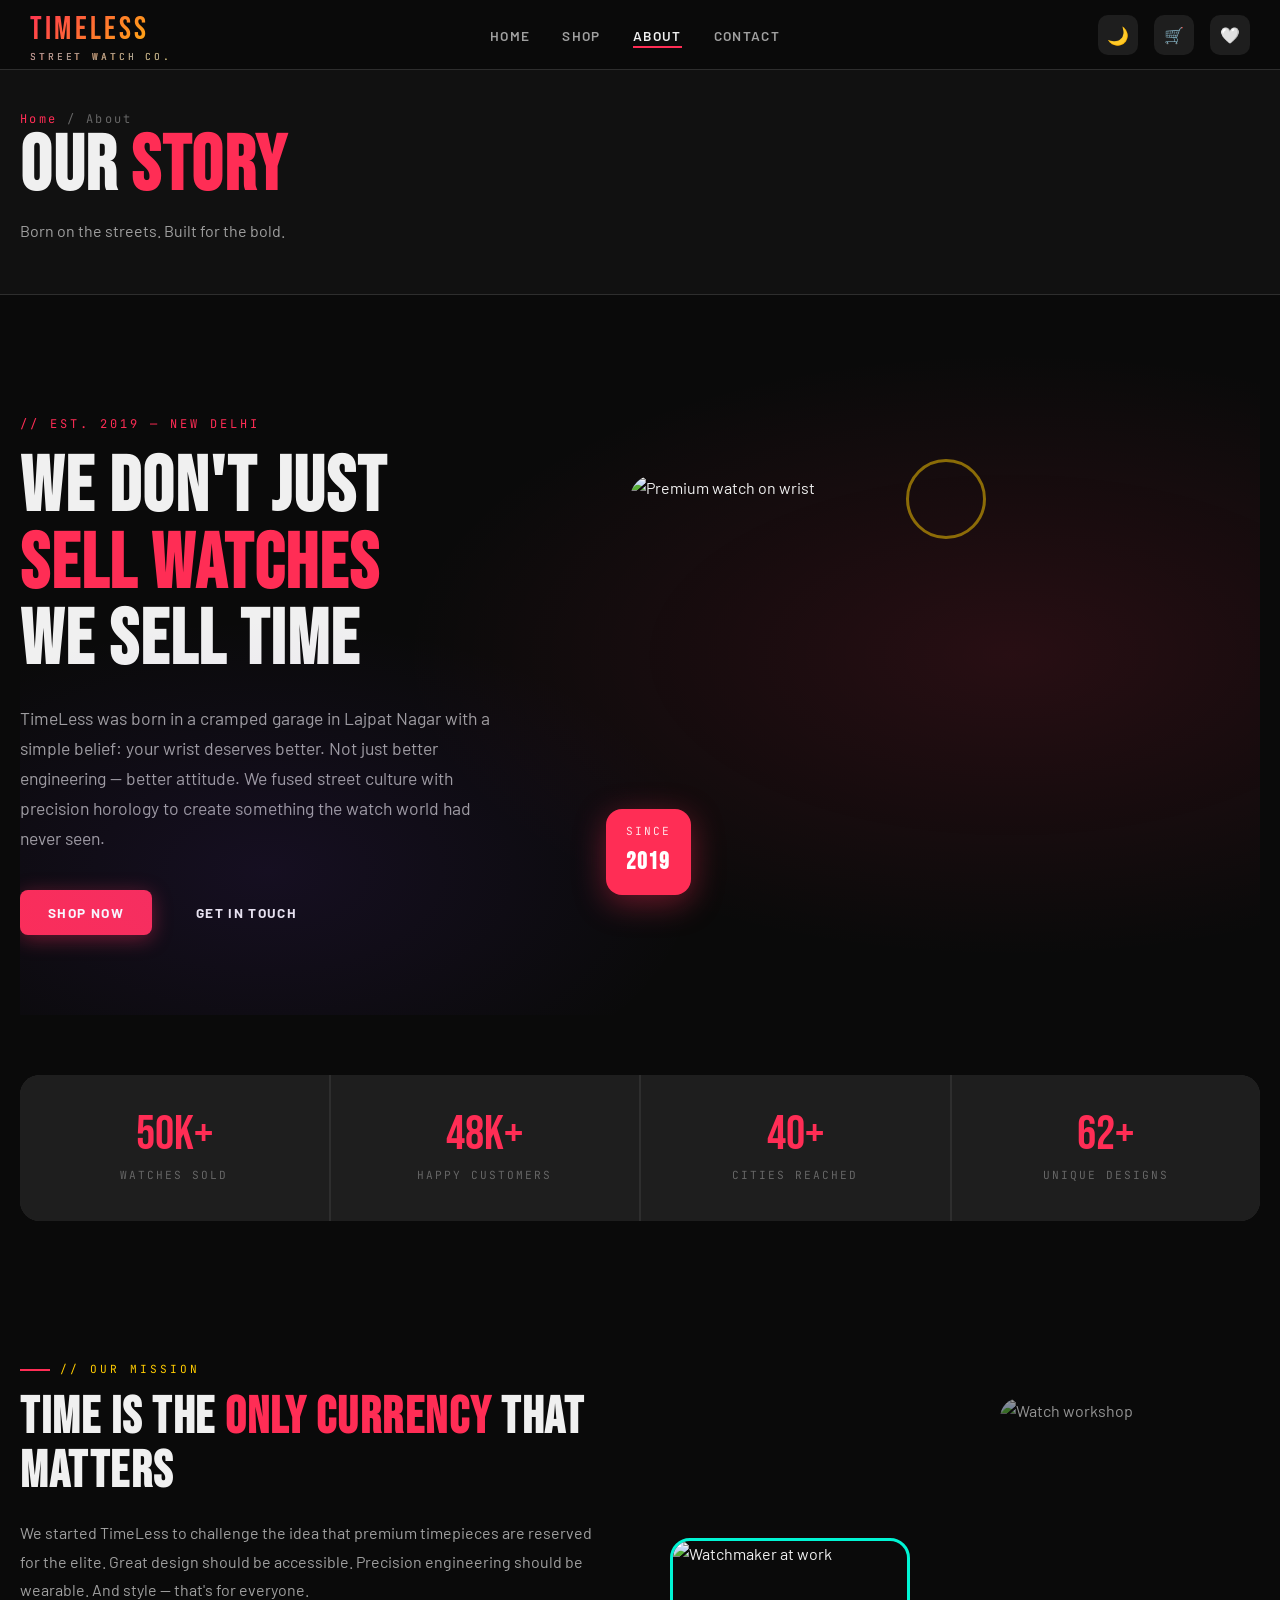
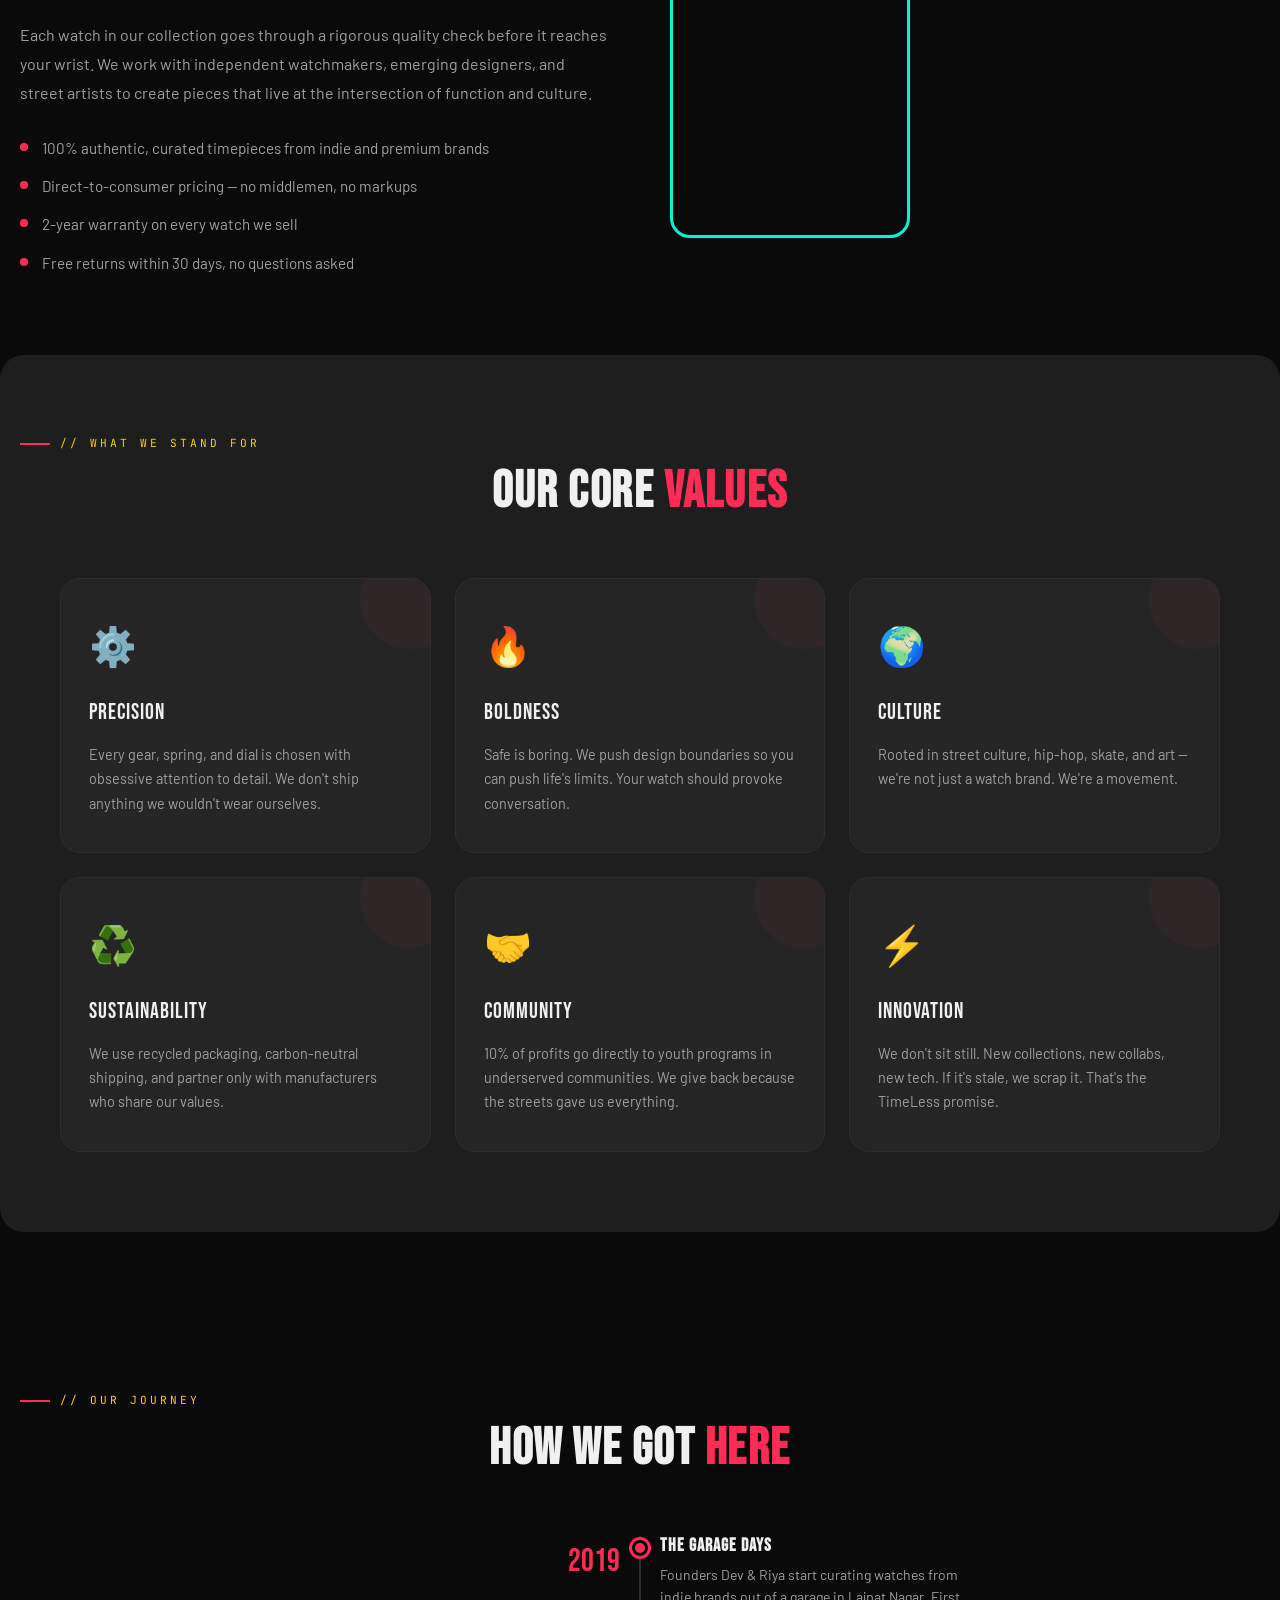
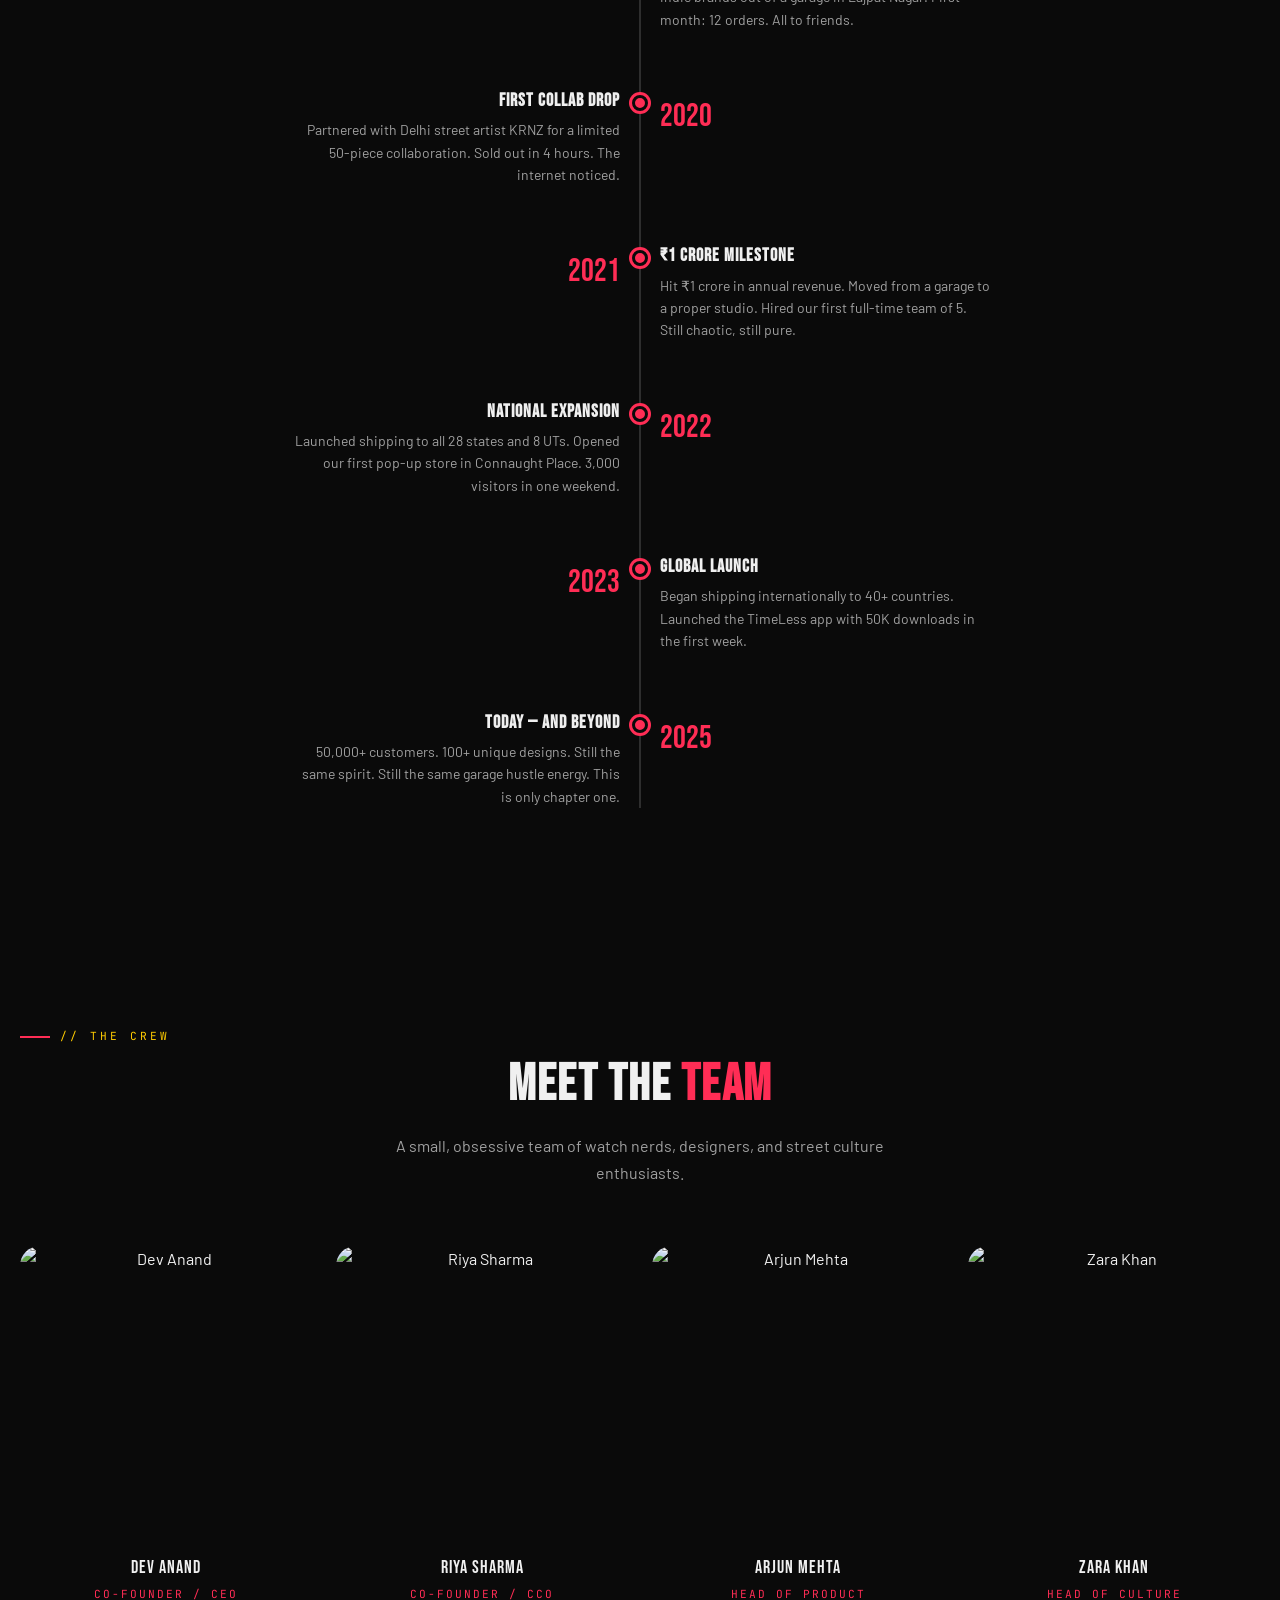
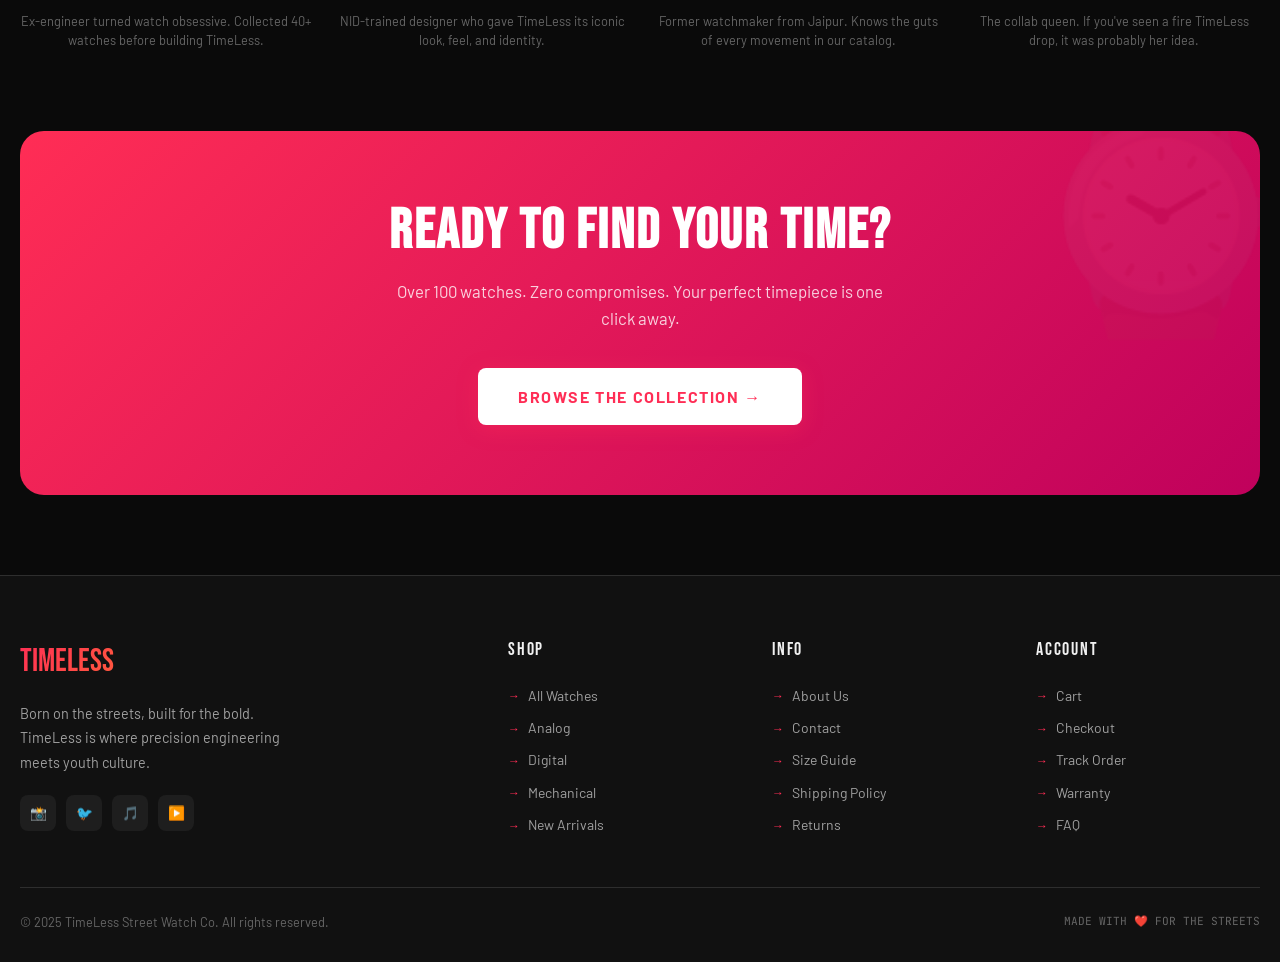
==== pages/about.html @ b0596c9a "Add shop page with product filtering and sorting functionality" ====
<!DOCTYPE html>
<html lang="en" data-theme="dark">
<head>
  <meta charset="UTF-8" />
  <meta name="viewport" content="width=device-width, initial-scale=1.0" />
  <title>About — TimeLess Street Watch Co.</title>
  <link rel="icon" href="data:image/svg+xml,<svg xmlns='http://www.w3.org/2000/svg' viewBox='0 0 100 100'><text y='.9em' font-size='90'>⌚</text></svg>" />
  <link rel="stylesheet" href="../css/style.css" />
  <style>
    /* ---- About-specific styles ---- */
    .about-hero {
      position: relative;
      padding: 120px 0 80px;
      overflow: hidden;
    }
    .about-hero::before {
      content: '';
      position: absolute;
      inset: 0;
      background: radial-gradient(ellipse 70% 60% at 80% 50%, rgba(255,45,85,0.12) 0%, transparent 70%),
                  radial-gradient(ellipse 50% 50% at 20% 80%, rgba(124,58,237,0.10) 0%, transparent 70%);
      pointer-events: none;
    }
    .about-hero-inner {
      display: grid;
      grid-template-columns: 1fr 1fr;
      gap: 60px;
      align-items: center;
    }
    .about-hero-tag {
      font-family: var(--font-mono);
      font-size: 0.75rem;
      color: var(--accent);
      letter-spacing: 3px;
      text-transform: uppercase;
      margin-bottom: 16px;
    }
    .about-hero-title {
      font-size: clamp(2.8rem, 6vw, 5rem);
      font-family: var(--font-display);
      line-height: 1;
      letter-spacing: 2px;
    }
    .about-hero-title em {
      font-style: normal;
      color: var(--accent);
      display: block;
    }
    .about-hero-desc {
      color: var(--text2);
      font-size: 1.1rem;
      line-height: 1.7;
      margin-top: 24px;
      max-width: 480px;
    }
    .about-hero-visual {
      position: relative;
      display: flex;
      align-items: center;
      justify-content: center;
    }
    .about-hero-img-wrap {
      position: relative;
      width: 340px;
      height: 400px;
    }
    .about-hero-img-wrap img {
      width: 100%;
      height: 100%;
      object-fit: cover;
      border-radius: 24px;
      display: block;
    }
    .about-hero-badge {
      position: absolute;
      bottom: -20px;
      left: -24px;
      background: var(--accent);
      color: #fff;
      font-family: var(--font-display);
      font-size: 1.1rem;
      letter-spacing: 1px;
      padding: 14px 20px;
      border-radius: 16px;
      box-shadow: 0 8px 32px rgba(255,45,85,0.4);
    }
    .about-hero-badge span {
      font-family: var(--font-mono);
      font-size: 0.7rem;
      display: block;
      letter-spacing: 2px;
      opacity: 0.85;
      margin-bottom: 2px;
    }
    .about-hero-badge strong {
      font-size: 1.5rem;
    }
    .about-hero-ring {
      position: absolute;
      top: -16px;
      right: -16px;
      width: 80px;
      height: 80px;
      border-radius: 50%;
      border: 3px solid var(--accent2);
      opacity: 0.5;
      animation: spin 12s linear infinite;
    }

    /* ---- Stats row ---- */
    .stats-row {
      display: grid;
      grid-template-columns: repeat(4, 1fr);
      gap: 2px;
      background: var(--border);
      border-radius: 20px;
      overflow: hidden;
      margin: 60px 0;
    }
    .stat-item {
      background: var(--surface);
      padding: 36px 24px;
      text-align: center;
    }
    .stat-number {
      font-family: var(--font-display);
      font-size: 3rem;
      color: var(--accent);
      line-height: 1;
    }
    .stat-label {
      font-family: var(--font-mono);
      font-size: 0.7rem;
      color: var(--text3);
      letter-spacing: 2px;
      text-transform: uppercase;
      margin-top: 8px;
    }

    /* ---- Mission section ---- */
    .mission-section {
      padding: 80px 0;
    }
    .mission-grid {
      display: grid;
      grid-template-columns: 1fr 1fr;
      gap: 60px;
      align-items: center;
    }
    .section-tag {
      font-family: var(--font-mono);
      font-size: 0.7rem;
      color: var(--accent2);
      letter-spacing: 3px;
      text-transform: uppercase;
      margin-bottom: 12px;
    }
    .section-title {
      font-family: var(--font-display);
      font-size: clamp(2rem, 4vw, 3.2rem);
      line-height: 1.05;
      letter-spacing: 1.5px;
      margin-bottom: 20px;
    }
    .section-body {
      color: var(--text2);
      line-height: 1.8;
      font-size: 1rem;
    }
    .section-body + .section-body {
      margin-top: 16px;
    }
    .mission-list {
      list-style: none;
      margin-top: 28px;
      display: flex;
      flex-direction: column;
      gap: 14px;
    }
    .mission-list li {
      display: flex;
      align-items: flex-start;
      gap: 14px;
      font-size: 0.95rem;
      color: var(--text2);
    }
    .mission-list li .dot {
      width: 8px;
      height: 8px;
      border-radius: 50%;
      background: var(--accent);
      flex-shrink: 0;
      margin-top: 7px;
    }
    .mission-visual-stack {
      position: relative;
      height: 440px;
    }
    .mission-visual-stack img {
      position: absolute;
      border-radius: 20px;
      object-fit: cover;
    }
    .mission-visual-stack .img-back {
      width: 260px;
      height: 340px;
      top: 0;
      right: 0;
      opacity: 0.6;
    }
    .mission-visual-stack .img-front {
      width: 240px;
      height: 300px;
      bottom: 0;
      left: 0;
      border: 3px solid var(--accent3);
    }

    /* ---- Values grid ---- */
    .values-section {
      padding: 80px 0;
      background: var(--surface);
      border-radius: 24px;
      margin: 0 0 80px;
    }
    .values-section .section-header {
      text-align: center;
      margin-bottom: 60px;
    }
    .values-grid {
      display: grid;
      grid-template-columns: repeat(3, 1fr);
      gap: 24px;
      padding: 0 40px;
    }
    .value-card {
      background: var(--surface2);
      border: 1px solid var(--border);
      border-radius: 20px;
      padding: 36px 28px;
      position: relative;
      overflow: hidden;
      transition: transform 0.3s, border-color 0.3s, box-shadow 0.3s;
    }
    .value-card:hover {
      transform: translateY(-6px);
      border-color: var(--accent);
      box-shadow: 0 12px 40px rgba(255,45,85,0.15);
    }
    .value-card::before {
      content: '';
      position: absolute;
      top: -30px;
      right: -30px;
      width: 100px;
      height: 100px;
      border-radius: 50%;
      background: var(--accent);
      opacity: 0.05;
      transition: opacity 0.3s;
    }
    .value-card:hover::before { opacity: 0.12; }
    .value-icon {
      font-size: 2.4rem;
      margin-bottom: 18px;
      display: block;
    }
    .value-title {
      font-family: var(--font-display);
      font-size: 1.4rem;
      letter-spacing: 1px;
      margin-bottom: 12px;
    }
    .value-desc {
      color: var(--text2);
      font-size: 0.9rem;
      line-height: 1.7;
    }

    /* ---- Timeline ---- */
    .timeline-section {
      padding: 80px 0;
    }
    .timeline {
      position: relative;
      max-width: 700px;
      margin: 60px auto 0;
    }
    .timeline::before {
      content: '';
      position: absolute;
      left: 50%;
      transform: translateX(-50%);
      top: 0;
      bottom: 0;
      width: 2px;
      background: var(--border);
    }
    .timeline-item {
      display: grid;
      grid-template-columns: 1fr 1fr;
      gap: 40px;
      margin-bottom: 60px;
      position: relative;
    }
    .timeline-item:nth-child(even) .timeline-content {
      grid-column: 2;
    }
    .timeline-item:nth-child(even) .timeline-year {
      grid-column: 1;
      grid-row: 1;
      text-align: right;
    }
    .timeline-dot {
      position: absolute;
      left: 50%;
      top: 4px;
      transform: translateX(-50%);
      width: 16px;
      height: 16px;
      border-radius: 50%;
      background: var(--accent);
      border: 3px solid var(--bg);
      box-shadow: 0 0 0 3px var(--accent);
      z-index: 1;
    }
    .timeline-year {
      font-family: var(--font-display);
      font-size: 2rem;
      color: var(--accent);
      display: flex;
      align-items: flex-start;
      padding-top: 0;
    }
    .timeline-item:nth-child(odd) .timeline-year {
      justify-content: flex-end;
      grid-column: 1;
    }
    .timeline-item:nth-child(odd) .timeline-content {
      grid-column: 2;
    }
    .timeline-item:nth-child(even) .timeline-year {
      justify-content: flex-start;
      grid-column: 2;
    }
    .timeline-item:nth-child(even) .timeline-content {
      grid-column: 1;
      grid-row: 1;
      text-align: right;
    }
    .timeline-content h4 {
      font-family: var(--font-display);
      font-size: 1.15rem;
      letter-spacing: 1px;
      margin-bottom: 8px;
    }
    .timeline-content p {
      color: var(--text2);
      font-size: 0.875rem;
      line-height: 1.6;
    }

    /* ---- Team ---- */
    .team-section {
      padding: 80px 0;
    }
    .team-grid {
      display: grid;
      grid-template-columns: repeat(4, 1fr);
      gap: 24px;
      margin-top: 60px;
    }
    .team-card {
      text-align: center;
      transition: transform 0.3s;
    }
    .team-card:hover { transform: translateY(-6px); }
    .team-avatar {
      width: 100%;
      aspect-ratio: 1;
      border-radius: 20px;
      overflow: hidden;
      margin-bottom: 16px;
      position: relative;
    }
    .team-avatar img {
      width: 100%;
      height: 100%;
      object-fit: cover;
      filter: grayscale(20%);
      transition: filter 0.3s, transform 0.3s;
    }
    .team-card:hover .team-avatar img {
      filter: grayscale(0%);
      transform: scale(1.05);
    }
    .team-avatar-overlay {
      position: absolute;
      inset: 0;
      background: linear-gradient(to top, rgba(255,45,85,0.6) 0%, transparent 60%);
      opacity: 0;
      transition: opacity 0.3s;
      display: flex;
      align-items: flex-end;
      justify-content: center;
      padding-bottom: 16px;
    }
    .team-card:hover .team-avatar-overlay { opacity: 1; }
    .team-avatar-overlay .social-links a {
      color: #fff;
      font-size: 1.1rem;
      margin: 0 4px;
      text-decoration: none;
    }
    .team-name {
      font-family: var(--font-display);
      font-size: 1.1rem;
      letter-spacing: 1px;
    }
    .team-role {
      font-family: var(--font-mono);
      font-size: 0.7rem;
      color: var(--accent);
      letter-spacing: 2px;
      text-transform: uppercase;
      margin-top: 4px;
    }
    .team-bio {
      font-size: 0.8rem;
      color: var(--text3);
      margin-top: 8px;
      line-height: 1.5;
    }

    /* ---- CTA Banner ---- */
    .about-cta {
      background: linear-gradient(135deg, var(--accent) 0%, #c0015c 100%);
      border-radius: 24px;
      padding: 70px 60px;
      text-align: center;
      margin-bottom: 80px;
      position: relative;
      overflow: hidden;
    }
    .about-cta::before {
      content: '⌚';
      position: absolute;
      font-size: 14rem;
      opacity: 0.05;
      right: -40px;
      top: -40px;
      line-height: 1;
    }
    .about-cta h2 {
      font-family: var(--font-display);
      font-size: clamp(2rem, 5vw, 3.5rem);
      color: #fff;
      letter-spacing: 2px;
      margin-bottom: 16px;
    }
    .about-cta p {
      color: rgba(255,255,255,0.8);
      font-size: 1.05rem;
      margin-bottom: 36px;
      max-width: 500px;
      margin-left: auto;
      margin-right: auto;
    }
    .about-cta .btn {
      background: #fff;
      color: var(--accent);
      font-weight: 700;
    }
    .about-cta .btn:hover {
      background: var(--accent2);
      color: #111;
    }

    /* ---- Responsive ---- */
    @media (max-width: 900px) {
      .about-hero-inner { grid-template-columns: 1fr; gap: 40px; }
      .about-hero-visual { display: none; }
      .stats-row { grid-template-columns: repeat(2, 1fr); }
      .mission-grid { grid-template-columns: 1fr; }
      .mission-visual-stack { display: none; }
      .values-grid { grid-template-columns: 1fr 1fr; padding: 0 20px; }
      .team-grid { grid-template-columns: repeat(2, 1fr); }
    }
    @media (max-width: 600px) {
      .stats-row { grid-template-columns: repeat(2, 1fr); }
      .values-grid { grid-template-columns: 1fr; }
      .team-grid { grid-template-columns: repeat(2, 1fr); }
      .about-cta { padding: 50px 24px; }
      .timeline::before { left: 16px; }
      .timeline-item { grid-template-columns: 1fr; padding-left: 40px; }
      .timeline-dot { left: 16px; }
      .timeline-item:nth-child(odd) .timeline-year,
      .timeline-item:nth-child(even) .timeline-year,
      .timeline-item:nth-child(odd) .timeline-content,
      .timeline-item:nth-child(even) .timeline-content {
        grid-column: 1; grid-row: auto; text-align: left; justify-content: flex-start;
      }
    }
  </style>
</head>
<body>

<!-- ========== NAVBAR ========== -->
<nav class="navbar">
  <div class="nav-inner">
    <a href="../index.html" class="nav-logo">TIMELESS<span>STREET WATCH CO.</span></a>
    <ul class="nav-links">
      <li><a href="../index.html">Home</a></li>
      <li><a href="shop.html">Shop</a></li>
      <li><a href="about.html" class="active">About</a></li>
      <li><a href="contact.html">Contact</a></li>
    </ul>
    <div class="nav-actions">
      <button class="theme-toggle" id="themeToggle" title="Toggle theme">🌙</button>
      <a href="cart.html" class="btn-icon">🛒<span class="cart-badge" id="cartBadge">0</span></a>
      <a href="shop.html" class="btn-icon" style="position:relative">🤍<span class="wishlist-count" id="wishlistCount"></span></a>
    </div>
    <button class="hamburger" id="hamburger" aria-label="Menu"><span></span><span></span><span></span></button>
  </div>
</nav>

<div class="mobile-menu" id="mobileMenu">
  <a href="../index.html">Home</a>
  <a href="shop.html">Shop</a>
  <a href="about.html">About</a>
  <a href="contact.html">Contact</a>
  <a href="cart.html">Cart 🛒</a>
</div>

<!-- ========== PAGE HEADER ========== -->
<header class="page-header">
  <div class="container">
    <div class="page-breadcrumb"><a href="../index.html">Home</a> / About</div>
    <h1 class="page-title">OUR <span class="text-accent">STORY</span></h1>
    <p style="color:var(--text2);margin-top:12px">Born on the streets. Built for the bold.</p>
  </div>
</header>

<main>
  <div class="container">

    <!-- ========== HERO ========== -->
    <section class="about-hero reveal">
      <div class="about-hero-inner">
        <div>
          <div class="about-hero-tag">// EST. 2019 — NEW DELHI</div>
          <h2 class="about-hero-title">
            WE DON'T JUST
            <em>SELL WATCHES</em>
            WE SELL TIME
          </h2>
          <p class="about-hero-desc">
            TimeLess was born in a cramped garage in Lajpat Nagar with a simple
            belief: your wrist deserves better. Not just better engineering —
            better attitude. We fused street culture with precision horology to
            create something the watch world had never seen.
          </p>
          <div style="display:flex;gap:16px;margin-top:36px;flex-wrap:wrap">
            <a href="shop.html" class="btn btn-primary">SHOP NOW</a>
            <a href="contact.html" class="btn btn-outline">GET IN TOUCH</a>
          </div>
        </div>
        <div class="about-hero-visual">
          <div class="about-hero-img-wrap">
            <img src="https://images.unsplash.com/photo-1523275335684-37898b6baf30?w=600&q=80" alt="Premium watch on wrist" />
            <div class="about-hero-ring"></div>
            <div class="about-hero-badge">
              <span>SINCE</span>
              <strong>2019</strong>
            </div>
          </div>
        </div>
      </div>
    </section>

    <!-- ========== STATS ========== -->
    <div class="stats-row reveal">
      <div class="stat-item">
        <div class="stat-number" id="stat1">0</div>
        <div class="stat-label">Watches Sold</div>
      </div>
      <div class="stat-item">
        <div class="stat-number" id="stat2">0</div>
        <div class="stat-label">Happy Customers</div>
      </div>
      <div class="stat-item">
        <div class="stat-number" id="stat3">0</div>
        <div class="stat-label">Cities Reached</div>
      </div>
      <div class="stat-item">
        <div class="stat-number" id="stat4">0</div>
        <div class="stat-label">Unique Designs</div>
      </div>
    </div>

    <!-- ========== MISSION ========== -->
    <section class="mission-section reveal">
      <div class="mission-grid">
        <div>
          <div class="section-tag">// OUR MISSION</div>
          <h2 class="section-title">TIME IS THE
          <span class="text-accent">ONLY CURRENCY</span>
          THAT MATTERS</h2>
          <p class="section-body">
            We started TimeLess to challenge the idea that premium timepieces
            are reserved for the elite. Great design should be accessible.
            Precision engineering should be wearable. And style — that's for
            everyone.
          </p>
          <p class="section-body">
            Each watch in our collection goes through a rigorous quality check
            before it reaches your wrist. We work with independent watchmakers,
            emerging designers, and street artists to create pieces that live
            at the intersection of function and culture.
          </p>
          <ul class="mission-list">
            <li><div class="dot"></div><span>100% authentic, curated timepieces from indie and premium brands</span></li>
            <li><div class="dot"></div><span>Direct-to-consumer pricing — no middlemen, no markups</span></li>
            <li><div class="dot"></div><span>2-year warranty on every watch we sell</span></li>
            <li><div class="dot"></div><span>Free returns within 30 days, no questions asked</span></li>
          </ul>
        </div>
        <div class="mission-visual-stack">
          <img class="img-back" src="https://images.unsplash.com/photo-1548171916-c8fd9b3e09db?w=400&q=80" alt="Watch workshop" />
          <img class="img-front" src="https://images.unsplash.com/photo-1600185365926-3a2ce3cdb9eb?w=400&q=80" alt="Watchmaker at work" />
        </div>
      </div>
    </section>

  </div>

  <!-- ========== VALUES ========== -->
  <section class="values-section reveal">
    <div class="container">
      <div class="section-header">
        <div class="section-tag" style="text-align:center">// WHAT WE STAND FOR</div>
        <h2 class="section-title" style="text-align:center">OUR CORE <span class="text-accent">VALUES</span></h2>
      </div>
      <div class="values-grid">
        <div class="value-card">
          <span class="value-icon">⚙️</span>
          <div class="value-title">PRECISION</div>
          <p class="value-desc">Every gear, spring, and dial is chosen with obsessive attention to detail. We don't ship anything we wouldn't wear ourselves.</p>
        </div>
        <div class="value-card">
          <span class="value-icon">🔥</span>
          <div class="value-title">BOLDNESS</div>
          <p class="value-desc">Safe is boring. We push design boundaries so you can push life's limits. Your watch should provoke conversation.</p>
        </div>
        <div class="value-card">
          <span class="value-icon">🌍</span>
          <div class="value-title">CULTURE</div>
          <p class="value-desc">Rooted in street culture, hip-hop, skate, and art — we're not just a watch brand. We're a movement.</p>
        </div>
        <div class="value-card">
          <span class="value-icon">♻️</span>
          <div class="value-title">SUSTAINABILITY</div>
          <p class="value-desc">We use recycled packaging, carbon-neutral shipping, and partner only with manufacturers who share our values.</p>
        </div>
        <div class="value-card">
          <span class="value-icon">🤝</span>
          <div class="value-title">COMMUNITY</div>
          <p class="value-desc">10% of profits go directly to youth programs in underserved communities. We give back because the streets gave us everything.</p>
        </div>
        <div class="value-card">
          <span class="value-icon">⚡</span>
          <div class="value-title">INNOVATION</div>
          <p class="value-desc">We don't sit still. New collections, new collabs, new tech. If it's stale, we scrap it. That's the TimeLess promise.</p>
        </div>
      </div>
    </div>
  </section>

  <div class="container">
    <!-- ========== TIMELINE ========== -->
    <section class="timeline-section reveal">
      <div style="text-align:center">
        <div class="section-tag">// OUR JOURNEY</div>
        <h2 class="section-title">HOW WE GOT <span class="text-accent">HERE</span></h2>
      </div>
      <div class="timeline">
        <div class="timeline-item">
          <div class="timeline-year">2019</div>
          <div class="timeline-content">
            <h4>THE GARAGE DAYS</h4>
            <p>Founders Dev & Riya start curating watches from indie brands out of a garage in Lajpat Nagar. First month: 12 orders. All to friends.</p>
          </div>
          <div class="timeline-dot"></div>
        </div>
        <div class="timeline-item">
          <div class="timeline-content">
            <h4>FIRST COLLAB DROP</h4>
            <p>Partnered with Delhi street artist KRNZ for a limited 50-piece collaboration. Sold out in 4 hours. The internet noticed.</p>
          </div>
          <div class="timeline-year">2020</div>
          <div class="timeline-dot"></div>
        </div>
        <div class="timeline-item">
          <div class="timeline-year">2021</div>
          <div class="timeline-content">
            <h4>₹1 CRORE MILESTONE</h4>
            <p>Hit ₹1 crore in annual revenue. Moved from a garage to a proper studio. Hired our first full-time team of 5. Still chaotic, still pure.</p>
          </div>
          <div class="timeline-dot"></div>
        </div>
        <div class="timeline-item">
          <div class="timeline-content">
            <h4>NATIONAL EXPANSION</h4>
            <p>Launched shipping to all 28 states and 8 UTs. Opened our first pop-up store in Connaught Place. 3,000 visitors in one weekend.</p>
          </div>
          <div class="timeline-year">2022</div>
          <div class="timeline-dot"></div>
        </div>
        <div class="timeline-item">
          <div class="timeline-year">2023</div>
          <div class="timeline-content">
            <h4>GLOBAL LAUNCH</h4>
            <p>Began shipping internationally to 40+ countries. Launched the TimeLess app with 50K downloads in the first week.</p>
          </div>
          <div class="timeline-dot"></div>
        </div>
        <div class="timeline-item">
          <div class="timeline-content">
            <h4>TODAY — AND BEYOND</h4>
            <p>50,000+ customers. 100+ unique designs. Still the same spirit. Still the same garage hustle energy. This is only chapter one.</p>
          </div>
          <div class="timeline-year">2025</div>
          <div class="timeline-dot"></div>
        </div>
      </div>
    </section>

    <!-- ========== TEAM ========== -->
    <section class="team-section reveal">
      <div style="text-align:center">
        <div class="section-tag">// THE CREW</div>
        <h2 class="section-title">MEET THE <span class="text-accent">TEAM</span></h2>
        <p style="color:var(--text2);max-width:500px;margin:16px auto 0;line-height:1.7">
          A small, obsessive team of watch nerds, designers, and street culture enthusiasts.
        </p>
      </div>
      <div class="team-grid">
        <div class="team-card">
          <div class="team-avatar">
            <img src="https://images.unsplash.com/photo-1507003211169-0a1dd7228f2d?w=300&q=80" alt="Dev Anand" />
            <div class="team-avatar-overlay">
              <div class="social-links">
                <a href="#" title="Twitter">🐦</a>
                <a href="#" title="Instagram">📸</a>
              </div>
            </div>
          </div>
          <div class="team-name">DEV ANAND</div>
          <div class="team-role">CO-FOUNDER / CEO</div>
          <div class="team-bio">Ex-engineer turned watch obsessive. Collected 40+ watches before building TimeLess.</div>
        </div>
        <div class="team-card">
          <div class="team-avatar">
            <img src="https://images.unsplash.com/photo-1494790108377-be9c29b29330?w=300&q=80" alt="Riya Sharma" />
            <div class="team-avatar-overlay">
              <div class="social-links">
                <a href="#" title="Twitter">🐦</a>
                <a href="#" title="Instagram">📸</a>
              </div>
            </div>
          </div>
          <div class="team-name">RIYA SHARMA</div>
          <div class="team-role">CO-FOUNDER / CCO</div>
          <div class="team-bio">NID-trained designer who gave TimeLess its iconic look, feel, and identity.</div>
        </div>
        <div class="team-card">
          <div class="team-avatar">
            <img src="https://images.unsplash.com/photo-1506794778202-cad84cf45f1d?w=300&q=80" alt="Arjun Mehta" />
            <div class="team-avatar-overlay">
              <div class="social-links">
                <a href="#" title="Twitter">🐦</a>
                <a href="#" title="LinkedIn">💼</a>
              </div>
            </div>
          </div>
          <div class="team-name">ARJUN MEHTA</div>
          <div class="team-role">HEAD OF PRODUCT</div>
          <div class="team-bio">Former watchmaker from Jaipur. Knows the guts of every movement in our catalog.</div>
        </div>
        <div class="team-card">
          <div class="team-avatar">
            <img src="https://images.unsplash.com/photo-1529626455594-4ff0802cfb7e?w=300&q=80" alt="Zara Khan" />
            <div class="team-avatar-overlay">
              <div class="social-links">
                <a href="#" title="Instagram">📸</a>
                <a href="#" title="TikTok">🎵</a>
              </div>
            </div>
          </div>
          <div class="team-name">ZARA KHAN</div>
          <div class="team-role">HEAD OF CULTURE</div>
          <div class="team-bio">The collab queen. If you've seen a fire TimeLess drop, it was probably her idea.</div>
        </div>
      </div>
    </section>

    <!-- ========== CTA ========== -->
    <div class="about-cta reveal">
      <h2>READY TO FIND YOUR TIME?</h2>
      <p>Over 100 watches. Zero compromises. Your perfect timepiece is one click away.</p>
      <a href="shop.html" class="btn btn-primary btn-lg">BROWSE THE COLLECTION →</a>
    </div>

  </div>
</main>

<!-- ========== FOOTER ========== -->
<footer class="footer" role="contentinfo">
  <div class="container">
    <div class="footer-grid">
      <div>
        <div class="footer-logo">TIMELESS</div>
        <p class="footer-about">Born on the streets, built for the bold. TimeLess is where precision engineering meets youth culture.</p>
        <div class="footer-social">
          <a href="#" class="social-btn" aria-label="Instagram">📸</a>
          <a href="#" class="social-btn" aria-label="Twitter">🐦</a>
          <a href="#" class="social-btn" aria-label="TikTok">🎵</a>
          <a href="#" class="social-btn" aria-label="YouTube">▶️</a>
        </div>
      </div>
      <div>
        <div class="footer-heading">SHOP</div>
        <div class="footer-links">
          <a href="shop.html">All Watches</a>
          <a href="shop.html?type=analog">Analog</a>
          <a href="shop.html?type=digital">Digital</a>
          <a href="shop.html?type=mechanical">Mechanical</a>
          <a href="shop.html?sort=newest">New Arrivals</a>
        </div>
      </div>
      <div>
        <div class="footer-heading">INFO</div>
        <div class="footer-links">
          <a href="about.html">About Us</a>
          <a href="contact.html">Contact</a>
          <a href="#">Size Guide</a>
          <a href="#">Shipping Policy</a>
          <a href="#">Returns</a>
        </div>
      </div>
      <div>
        <div class="footer-heading">ACCOUNT</div>
        <div class="footer-links">
          <a href="cart.html">Cart</a>
          <a href="checkout.html">Checkout</a>
          <a href="#">Track Order</a>
          <a href="#">Warranty</a>
          <a href="#">FAQ</a>
        </div>
      </div>
    </div>
    <div class="footer-bottom">
      <span>© 2025 TimeLess Street Watch Co. All rights reserved.</span>
      <span style="font-family:var(--font-mono);font-size:0.7rem">MADE WITH ❤️ FOR THE STREETS</span>
    </div>
  </div>
</footer>

<button class="scroll-top" id="scrollTop" aria-label="Scroll to top">↑</button>

<script type="module">
import { ThemeManager, initScrollTop, initNavbar, initMobileMenu, setActiveNav, initReveal } from '../js/utils.js';
import { Cart, Wishlist } from '../js/cart.js';

document.addEventListener('DOMContentLoaded', () => {
  ThemeManager.init();
  initNavbar();
  initMobileMenu();
  initScrollTop();
  setActiveNav();
  initReveal();
  Cart.updateUI();
  Wishlist.updateUI();

  const themeBtn = document.getElementById('themeToggle');
  themeBtn.textContent = ThemeManager.get() === 'dark' ? '🌙' : '☀️';
  themeBtn.addEventListener('click', () => {
    ThemeManager.toggle();
    themeBtn.textContent = ThemeManager.get() === 'dark' ? '🌙' : '☀️';
  });

  // ---- Animated counters ----
  const counters = [
    { id: 'stat1', target: 50000, suffix: 'K+', divisor: 1000, decimals: 0 },
    { id: 'stat2', target: 48000, suffix: 'K+', divisor: 1000, decimals: 0 },
    { id: 'stat3', target: 40,    suffix: '+',  divisor: 1,     decimals: 0 },
    { id: 'stat4', target: 105,   suffix: '+',  divisor: 1,     decimals: 0 },
  ];

  const statsSection = document.querySelector('.stats-row');
  const observer = new IntersectionObserver((entries) => {
    if (entries[0].isIntersecting) {
      counters.forEach(({ id, target, suffix, divisor }) => {
        const el = document.getElementById(id);
        const displayTarget = Math.floor(target / divisor);
        let current = 0;
        const step = Math.max(1, Math.floor(displayTarget / 60));
        const interval = setInterval(() => {
          current += step;
          if (current >= displayTarget) {
            current = displayTarget;
            clearInterval(interval);
          }
          el.textContent = current + suffix;
        }, 24);
      });
      observer.disconnect();
    }
  }, { threshold: 0.3 });

  if (statsSection) observer.observe(statsSection);
});
</script>
</body>
</html>
---- css/style.css ----
/* =============================================
   TIMELESS — STREET WATCH CO.
   Main Stylesheet
   ============================================= */

@import url('https://fonts.googleapis.com/css2?family=Bebas+Neue&family=Barlow:ital,wght@0,300;0,400;0,600;0,700;0,900;1,400&family=JetBrains+Mono:wght@400;700&display=swap');

/* ---- CSS Variables ---- */
:root {
  --bg: #0a0a0a;
  --bg2: #111111;
  --bg3: #1a1a1a;
  --surface: #1e1e1e;
  --surface2: #252525;
  --border: #2e2e2e;
  --text: #f0f0f0;
  --text2: #a0a0a0;
  --text3: #666;
  --accent: #ff2d55;
  --accent2: #ffcc00;
  --accent3: #00f5d4;
  --accent4: #7c3aed;
  --white: #ffffff;
  --black: #000000;
  --success: #00e676;
  --warning: #ff9100;
  --danger: #ff1744;
  --shadow: 0 4px 24px rgba(0,0,0,0.6);
  --shadow-accent: 0 0 30px rgba(255,45,85,0.3);
  --radius: 12px;
  --radius-lg: 20px;
  --transition: all 0.3s cubic-bezier(0.4, 0, 0.2, 1);
  --font-display: 'Bebas Neue', sans-serif;
  --font-body: 'Barlow', sans-serif;
  --font-mono: 'JetBrains Mono', monospace;
  --nav-height: 70px;
}

[data-theme="light"] {
  --bg: #f5f5f0;
  --bg2: #eeeeea;
  --bg3: #e5e5e0;
  --surface: #ffffff;
  --surface2: #f8f8f6;
  --border: #ddd;
  --text: #111111;
  --text2: #555;
  --text3: #999;
  --shadow: 0 4px 24px rgba(0,0,0,0.1);
  --shadow-accent: 0 0 30px rgba(255,45,85,0.15);
}

/* ---- Reset & Base ---- */
*, *::before, *::after { box-sizing: border-box; margin: 0; padding: 0; }

html { scroll-behavior: smooth; font-size: 16px; }

body {
  font-family: var(--font-body);
  background: var(--bg);
  color: var(--text);
  line-height: 1.6;
  transition: background 0.3s ease, color 0.3s ease;
  overflow-x: hidden;
}

a { color: inherit; text-decoration: none; }
img { max-width: 100%; display: block; }
button { font-family: var(--font-body); cursor: pointer; border: none; outline: none; }
input, select, textarea { font-family: var(--font-body); }
ul { list-style: none; }

/* ---- Typography ---- */
h1, h2, h3, h4, h5, h6 { font-family: var(--font-display); line-height: 1.1; letter-spacing: 0.02em; }

.mono { font-family: var(--font-mono); }

/* ---- Layout ---- */
.container { max-width: 1280px; margin: 0 auto; padding: 0 20px; }
.section { padding: 80px 0; }
.grid-2 { display: grid; grid-template-columns: 1fr 1fr; gap: 40px; }
.grid-3 { display: grid; grid-template-columns: repeat(3, 1fr); gap: 30px; }
.grid-4 { display: grid; grid-template-columns: repeat(4, 1fr); gap: 24px; }

/* ---- NAVBAR ---- */
.navbar {
  position: fixed;
  top: 0; left: 0; right: 0;
  height: var(--nav-height);
  background: rgba(10,10,10,0.9);
  backdrop-filter: blur(20px);
  -webkit-backdrop-filter: blur(20px);
  border-bottom: 1px solid var(--border);
  z-index: 1000;
  transition: var(--transition);
}

[data-theme="light"] .navbar {
  background: rgba(245,245,240,0.9);
}

.navbar.scrolled {
  box-shadow: 0 4px 30px rgba(0,0,0,0.5);
}

.nav-inner {
  display: flex;
  align-items: center;
  justify-content: space-between;
  height: 100%;
  padding: 0 30px;
  max-width: 1400px;
  margin: 0 auto;
}

.nav-logo {
  font-family: var(--font-display);
  font-size: 2rem;
  letter-spacing: 0.1em;
  background: linear-gradient(135deg, var(--accent) 0%, var(--accent2) 100%);
  -webkit-background-clip: text;
  -webkit-text-fill-color: transparent;
  background-clip: text;
}

.nav-logo span {
  -webkit-text-fill-color: var(--text2);
  color: var(--text2);
  font-size: 0.6rem;
  display: block;
  font-family: var(--font-mono);
  letter-spacing: 0.3em;
  margin-top: -6px;
  font-weight: 400;
}

.nav-links {
  display: flex;
  gap: 32px;
  align-items: center;
}

.nav-links a {
  font-weight: 600;
  font-size: 0.85rem;
  letter-spacing: 0.1em;
  text-transform: uppercase;
  color: var(--text2);
  transition: var(--transition);
  position: relative;
}

.nav-links a::after {
  content: '';
  position: absolute;
  bottom: -4px; left: 0;
  width: 0; height: 2px;
  background: var(--accent);
  transition: width 0.3s ease;
}

.nav-links a:hover, .nav-links a.active {
  color: var(--text);
}

.nav-links a:hover::after, .nav-links a.active::after {
  width: 100%;
}

.nav-actions {
  display: flex;
  align-items: center;
  gap: 16px;
}

.btn-icon {
  width: 40px; height: 40px;
  display: flex; align-items: center; justify-content: center;
  background: var(--surface);
  border-radius: 10px;
  color: var(--text2);
  transition: var(--transition);
  position: relative;
}

.btn-icon:hover {
  background: var(--surface2);
  color: var(--accent);
  transform: translateY(-2px);
}

.cart-badge {
  position: absolute;
  top: -5px; right: -5px;
  width: 18px; height: 18px;
  background: var(--accent);
  border-radius: 50%;
  font-size: 0.65rem;
  font-weight: 700;
  display: flex; align-items: center; justify-content: center;
  color: white;
  font-family: var(--font-mono);
  transition: var(--transition);
  transform: scale(0);
}

.cart-badge.visible { transform: scale(1); }
.cart-badge.bump { animation: badge-bump 0.4s cubic-bezier(0.4, 0, 0.2, 1); }

@keyframes badge-bump {
  0% { transform: scale(1); }
  50% { transform: scale(1.5); }
  100% { transform: scale(1); }
}

.theme-toggle {
  width: 40px; height: 40px;
  background: var(--surface);
  border-radius: 10px;
  display: flex; align-items: center; justify-content: center;
  color: var(--text2);
  transition: var(--transition);
  font-size: 1.1rem;
}

.theme-toggle:hover {
  background: var(--surface2);
  color: var(--accent2);
  transform: rotate(20deg);
}

.hamburger {
  display: none;
  flex-direction: column;
  gap: 5px;
  cursor: pointer;
  padding: 8px;
}

.hamburger span {
  display: block;
  width: 24px; height: 2px;
  background: var(--text);
  transition: var(--transition);
  border-radius: 2px;
}

.mobile-menu {
  display: none;
  position: fixed;
  top: var(--nav-height); left: 0; right: 0;
  background: var(--bg2);
  border-bottom: 1px solid var(--border);
  padding: 20px 30px;
  z-index: 999;
  transform: translateY(-100%);
  transition: transform 0.4s cubic-bezier(0.4, 0, 0.2, 1);
  flex-direction: column;
  gap: 20px;
}

.mobile-menu.open {
  transform: translateY(0);
}

.mobile-menu a {
  font-weight: 700;
  font-size: 1.1rem;
  letter-spacing: 0.1em;
  text-transform: uppercase;
  color: var(--text2);
  padding: 10px 0;
  border-bottom: 1px solid var(--border);
}

/* ---- BUTTONS ---- */
.btn {
  display: inline-flex; align-items: center; gap: 8px;
  padding: 12px 28px;
  border-radius: 8px;
  font-weight: 700;
  font-size: 0.85rem;
  letter-spacing: 0.1em;
  text-transform: uppercase;
  transition: var(--transition);
  cursor: pointer;
}

.btn-primary {
  background: var(--accent);
  color: white;
  box-shadow: 0 4px 20px rgba(255,45,85,0.4);
}

.btn-primary:hover {
  background: #e6264e;
  transform: translateY(-2px);
  box-shadow: 0 8px 30px rgba(255,45,85,0.5);
}

.btn-secondary {
  background: transparent;
  color: var(--text);
  border: 2px solid var(--border);
}

.btn-secondary:hover {
  border-color: var(--accent);
  color: var(--accent);
  transform: translateY(-2px);
}

.btn-ghost {
  background: var(--surface);
  color: var(--text);
}

.btn-ghost:hover {
  background: var(--surface2);
  transform: translateY(-2px);
}

.btn-accent2 {
  background: var(--accent2);
  color: #000;
  box-shadow: 0 4px 20px rgba(255,204,0,0.3);
}

.btn-accent2:hover {
  background: #e6b800;
  transform: translateY(-2px);
  box-shadow: 0 8px 30px rgba(255,204,0,0.4);
}

.btn-lg { padding: 16px 40px; font-size: 1rem; }
.btn-sm { padding: 8px 18px; font-size: 0.75rem; }

/* ---- HERO SECTION ---- */
.hero {
  min-height: 100vh;
  display: grid;
  grid-template-columns: 1fr 1fr;
  align-items: center;
  padding-top: var(--nav-height);
  position: relative;
  overflow: hidden;
}

.hero-bg {
  position: absolute;
  inset: 0;
  background: radial-gradient(ellipse at 70% 50%, rgba(255,45,85,0.08) 0%, transparent 70%),
              radial-gradient(ellipse at 20% 80%, rgba(124,58,237,0.06) 0%, transparent 60%);
  pointer-events: none;
}

.hero-noise {
  position: absolute;
  inset: 0;
  background-image: url("data:image/svg+xml,%3Csvg viewBox='0 0 256 256' xmlns='http://www.w3.org/2000/svg'%3E%3Cfilter id='noise'%3E%3CfeTurbulence type='fractalNoise' baseFrequency='0.9' numOctaves='4' stitchTiles='stitch'/%3E%3C/filter%3E%3Crect width='100%25' height='100%25' filter='url(%23noise)' opacity='0.04'/%3E%3C/svg%3E");
  opacity: 0.4;
  pointer-events: none;
}

.hero-content {
  padding: 60px 30px 60px 80px;
  z-index: 2;
}

.hero-eyebrow {
  font-family: var(--font-mono);
  font-size: 0.75rem;
  letter-spacing: 0.3em;
  text-transform: uppercase;
  color: var(--accent);
  margin-bottom: 20px;
  display: flex;
  align-items: center;
  gap: 12px;
}

.hero-eyebrow::before {
  content: '';
  display: block;
  width: 40px; height: 2px;
  background: var(--accent);
}

.hero-title {
  font-size: clamp(4rem, 8vw, 9rem);
  line-height: 0.9;
  margin-bottom: 30px;
}

.hero-title .line-1 { display: block; }
.hero-title .line-2 {
  display: block;
  background: linear-gradient(135deg, var(--accent), var(--accent2));
  -webkit-background-clip: text;
  -webkit-text-fill-color: transparent;
  background-clip: text;
}

.hero-sub {
  font-size: 1.1rem;
  color: var(--text2);
  max-width: 440px;
  margin-bottom: 40px;
  line-height: 1.7;
}

.hero-ctas {
  display: flex;
  gap: 16px;
  flex-wrap: wrap;
}

.hero-stats {
  display: flex;
  gap: 40px;
  margin-top: 60px;
}

.stat { }
.stat-num {
  font-family: var(--font-display);
  font-size: 2.5rem;
  color: var(--text);
  line-height: 1;
}
.stat-label {
  font-size: 0.75rem;
  color: var(--text2);
  text-transform: uppercase;
  letter-spacing: 0.1em;
  margin-top: 4px;
}

.hero-visual {
  position: relative;
  height: 100%;
  min-height: 600px;
  display: flex;
  align-items: center;
  justify-content: center;
}

.hero-watch-container {
  position: relative;
  width: 400px; height: 400px;
}

.hero-watch-img {
  width: 380px; height: 380px;
  object-fit: cover;
  border-radius: 50%;
  box-shadow: 0 0 80px rgba(255,45,85,0.3), 0 40px 80px rgba(0,0,0,0.6);
  animation: float 6s ease-in-out infinite;
}

@keyframes float {
  0%, 100% { transform: translateY(0) rotate(-3deg); }
  50% { transform: translateY(-20px) rotate(3deg); }
}

.hero-ring {
  position: absolute;
  inset: -20px;
  border-radius: 50%;
  border: 2px dashed rgba(255,45,85,0.2);
  animation: spin 20s linear infinite;
}

.hero-ring-2 {
  position: absolute;
  inset: -50px;
  border-radius: 50%;
  border: 1px solid rgba(255,204,0,0.1);
  animation: spin 30s linear infinite reverse;
}

@keyframes spin {
  from { transform: rotate(0deg); }
  to { transform: rotate(360deg); }
}

.hero-dot {
  position: absolute;
  width: 12px; height: 12px;
  background: var(--accent);
  border-radius: 50%;
  box-shadow: 0 0 15px var(--accent);
  animation: pulse-dot 2s ease-in-out infinite;
}

.hero-dot:nth-child(1) { top: 0; left: 50%; transform: translateX(-50%); }
.hero-dot:nth-child(2) { bottom: 0; left: 50%; transform: translateX(-50%); background: var(--accent2); box-shadow: 0 0 15px var(--accent2); }

@keyframes pulse-dot {
  0%, 100% { transform: translateX(-50%) scale(1); opacity: 1; }
  50% { transform: translateX(-50%) scale(1.5); opacity: 0.6; }
}

/* ---- MARQUEE ---- */
.marquee-strip {
  background: var(--accent);
  padding: 14px 0;
  overflow: hidden;
  position: relative;
}

.marquee-track {
  display: flex;
  gap: 60px;
  animation: marquee 20s linear infinite;
  width: max-content;
}

.marquee-item {
  font-family: var(--font-display);
  font-size: 1.2rem;
  letter-spacing: 0.2em;
  color: white;
  white-space: nowrap;
  display: flex; align-items: center; gap: 20px;
}

.marquee-item::after {
  content: '★';
  color: rgba(255,255,255,0.5);
}

@keyframes marquee {
  from { transform: translateX(0); }
  to { transform: translateX(-50%); }
}

/* ---- SECTION HEADERS ---- */
.section-header {
  margin-bottom: 50px;
}

.section-header.centered { text-align: center; }

.section-tag {
  font-family: var(--font-mono);
  font-size: 0.7rem;
  letter-spacing: 0.3em;
  text-transform: uppercase;
  color: var(--accent);
  margin-bottom: 12px;
  display: flex;
  align-items: center;
  gap: 10px;
}

.section-tag.centered { justify-content: center; }

.section-tag::before {
  content: '';
  display: block;
  width: 30px; height: 2px;
  background: var(--accent);
}

.section-tag.centered::before { display: none; }

.section-title {
  font-size: clamp(2.5rem, 5vw, 4.5rem);
  color: var(--text);
  line-height: 1;
}

.section-title span {
  color: var(--accent);
}

.section-desc {
  font-size: 1rem;
  color: var(--text2);
  max-width: 540px;
  margin-top: 16px;
  line-height: 1.7;
}

.section-desc.centered { margin: 16px auto 0; }

/* ---- PRODUCT CARDS ---- */
.products-grid {
  display: grid;
  grid-template-columns: repeat(auto-fill, minmax(260px, 1fr));
  gap: 24px;
}

.product-card {
  background: var(--surface);
  border-radius: var(--radius-lg);
  overflow: hidden;
  border: 1px solid var(--border);
  transition: var(--transition);
  position: relative;
  cursor: pointer;
}

.product-card:hover {
  transform: translateY(-6px);
  border-color: rgba(255,45,85,0.3);
  box-shadow: 0 20px 60px rgba(0,0,0,0.4), 0 0 0 1px rgba(255,45,85,0.1);
}

.product-img-wrap {
  position: relative;
  overflow: hidden;
  aspect-ratio: 1;
  background: var(--bg3);
}

.product-img-wrap img {
  width: 100%; height: 100%;
  object-fit: cover;
  transition: transform 0.5s cubic-bezier(0.4, 0, 0.2, 1);
}

.product-card:hover .product-img-wrap img {
  transform: scale(1.1);
}

.product-badge {
  position: absolute;
  top: 14px; left: 14px;
  background: var(--accent);
  color: white;
  font-family: var(--font-mono);
  font-size: 0.65rem;
  font-weight: 700;
  letter-spacing: 0.15em;
  padding: 4px 10px;
  border-radius: 4px;
  z-index: 2;
}

.product-badge.NEW { background: var(--accent3); color: #000; }
.product-badge.RARE { background: var(--accent4); }
.product-badge.EXCLUSIVE { background: var(--accent2); color: #000; }

.product-actions {
  position: absolute;
  top: 14px; right: 14px;
  display: flex;
  flex-direction: column;
  gap: 8px;
  opacity: 0;
  transform: translateX(10px);
  transition: var(--transition);
  z-index: 2;
}

.product-card:hover .product-actions {
  opacity: 1;
  transform: translateX(0);
}

.product-action-btn {
  width: 36px; height: 36px;
  background: rgba(0,0,0,0.7);
  backdrop-filter: blur(10px);
  border-radius: 8px;
  display: flex; align-items: center; justify-content: center;
  color: white;
  transition: var(--transition);
  font-size: 0.9rem;
}

.product-action-btn:hover {
  background: var(--accent);
  transform: scale(1.1);
}

.product-action-btn.wishlisted {
  background: var(--accent);
  color: white;
}

.product-info {
  padding: 18px;
}

.product-type {
  font-family: var(--font-mono);
  font-size: 0.65rem;
  letter-spacing: 0.2em;
  text-transform: uppercase;
  color: var(--accent);
  margin-bottom: 6px;
}

.product-name {
  font-family: var(--font-display);
  font-size: 1.3rem;
  color: var(--text);
  margin-bottom: 4px;
  line-height: 1.2;
}

.product-brand {
  font-size: 0.8rem;
  color: var(--text3);
  margin-bottom: 10px;
}

.product-rating {
  display: flex;
  align-items: center;
  gap: 6px;
  margin-bottom: 14px;
}

.stars { color: var(--accent2); font-size: 0.75rem; }
.rating-count { font-size: 0.75rem; color: var(--text3); }

.product-footer {
  display: flex;
  align-items: center;
  justify-content: space-between;
}

.product-price {
  font-family: var(--font-display);
  font-size: 1.6rem;
  color: var(--text);
  line-height: 1;
}

.product-price span {
  font-size: 0.75rem;
  font-family: var(--font-mono);
  color: var(--text3);
  vertical-align: super;
}

.add-cart-btn {
  width: 36px; height: 36px;
  background: var(--accent);
  border-radius: 8px;
  display: flex; align-items: center; justify-content: center;
  color: white;
  transition: var(--transition);
  font-size: 1rem;
}

.add-cart-btn:hover {
  background: #e6264e;
  transform: scale(1.1) rotate(10deg);
  box-shadow: 0 4px 20px rgba(255,45,85,0.5);
}

/* ---- SKELETON LOADER ---- */
.skeleton {
  background: linear-gradient(90deg, var(--surface) 25%, var(--surface2) 50%, var(--surface) 75%);
  background-size: 200% 100%;
  animation: skeleton-shimmer 1.5s infinite;
  border-radius: 8px;
}

@keyframes skeleton-shimmer {
  0% { background-position: 200% 0; }
  100% { background-position: -200% 0; }
}

.skeleton-card {
  background: var(--surface);
  border-radius: var(--radius-lg);
  overflow: hidden;
  border: 1px solid var(--border);
}

.skeleton-img { height: 260px; }
.skeleton-content { padding: 18px; }
.skeleton-line { height: 14px; margin-bottom: 10px; }
.skeleton-line.short { width: 60%; }
.skeleton-line.shorter { width: 40%; }

/* ---- CATEGORIES ---- */
.categories-grid {
  display: grid;
  grid-template-columns: repeat(3, 1fr);
  gap: 20px;
}

.category-card {
  position: relative;
  border-radius: var(--radius-lg);
  overflow: hidden;
  aspect-ratio: 4/3;
  cursor: pointer;
  group: true;
}

.category-card img {
  width: 100%; height: 100%;
  object-fit: cover;
  transition: transform 0.5s ease;
}

.category-card:hover img {
  transform: scale(1.05);
}

.category-overlay {
  position: absolute;
  inset: 0;
  background: linear-gradient(to top, rgba(0,0,0,0.8) 0%, rgba(0,0,0,0.1) 100%);
  display: flex;
  flex-direction: column;
  justify-content: flex-end;
  padding: 28px;
  transition: var(--transition);
}

.category-card:hover .category-overlay {
  background: linear-gradient(to top, rgba(255,45,85,0.7) 0%, rgba(0,0,0,0.2) 100%);
}

.category-label {
  font-family: var(--font-display);
  font-size: 2rem;
  color: white;
  line-height: 1;
  margin-bottom: 6px;
}

.category-count {
  font-family: var(--font-mono);
  font-size: 0.75rem;
  color: rgba(255,255,255,0.6);
  letter-spacing: 0.2em;
}

/* ---- FEATURED SECTION ---- */
.featured-grid {
  display: grid;
  grid-template-columns: 1.4fr 1fr;
  gap: 24px;
}

.featured-main {
  background: var(--surface);
  border-radius: var(--radius-lg);
  overflow: hidden;
  position: relative;
  min-height: 520px;
  border: 1px solid var(--border);
  cursor: pointer;
  transition: var(--transition);
}

.featured-main:hover {
  transform: translateY(-4px);
  box-shadow: var(--shadow);
}

.featured-main img {
  width: 100%; height: 100%;
  object-fit: cover;
  position: absolute;
  inset: 0;
  transition: transform 0.5s ease;
}

.featured-main:hover img { transform: scale(1.03); }

.featured-main-overlay {
  position: absolute;
  inset: 0;
  background: linear-gradient(to top, rgba(0,0,0,0.9) 0%, transparent 60%);
  padding: 30px;
  display: flex;
  flex-direction: column;
  justify-content: flex-end;
}

.featured-sub-grid {
  display: grid;
  grid-template-rows: 1fr 1fr;
  gap: 24px;
}

/* ---- BRAND BAR ---- */
.brands-bar {
  background: var(--bg2);
  padding: 30px 0;
  border-top: 1px solid var(--border);
  border-bottom: 1px solid var(--border);
}

.brands-inner {
  display: flex;
  gap: 60px;
  align-items: center;
  justify-content: center;
  flex-wrap: wrap;
}

.brand-pill {
  font-family: var(--font-display);
  font-size: 1.4rem;
  letter-spacing: 0.2em;
  color: var(--text3);
  transition: var(--transition);
  cursor: pointer;
}

.brand-pill:hover {
  color: var(--text);
}

/* ---- TESTIMONIALS ---- */
.testimonials-grid {
  display: grid;
  grid-template-columns: repeat(3, 1fr);
  gap: 24px;
}

.testimonial-card {
  background: var(--surface);
  border-radius: var(--radius-lg);
  padding: 28px;
  border: 1px solid var(--border);
  position: relative;
  transition: var(--transition);
}

.testimonial-card:hover {
  border-color: rgba(255,45,85,0.3);
  transform: translateY(-4px);
}

.testimonial-card::before {
  content: '"';
  position: absolute;
  top: 16px; right: 24px;
  font-family: var(--font-display);
  font-size: 5rem;
  color: var(--accent);
  opacity: 0.15;
  line-height: 1;
}

.testimonial-text {
  color: var(--text2);
  font-style: italic;
  line-height: 1.7;
  margin-bottom: 20px;
}

.testimonial-author {
  display: flex;
  align-items: center;
  gap: 12px;
}

.testimonial-avatar {
  width: 44px; height: 44px;
  border-radius: 50%;
  object-fit: cover;
  border: 2px solid var(--accent);
}

.testimonial-name {
  font-weight: 700;
  font-size: 0.9rem;
}

.testimonial-role {
  font-size: 0.75rem;
  color: var(--text3);
}

/* ---- NEWSLETTER ---- */
.newsletter {
  background: linear-gradient(135deg, var(--accent) 0%, #c41a3b 100%);
  padding: 80px 0;
  position: relative;
  overflow: hidden;
}

.newsletter::before {
  content: '';
  position: absolute;
  top: -50%; right: -10%;
  width: 600px; height: 600px;
  background: radial-gradient(circle, rgba(255,255,255,0.05) 0%, transparent 70%);
  pointer-events: none;
}

.newsletter-inner {
  text-align: center;
  max-width: 560px;
  margin: 0 auto;
}

.newsletter-title {
  font-size: clamp(2rem, 4vw, 3.5rem);
  color: white;
  margin-bottom: 16px;
}

.newsletter-sub {
  color: rgba(255,255,255,0.7);
  margin-bottom: 32px;
}

.newsletter-form {
  display: flex;
  gap: 12px;
  max-width: 440px;
  margin: 0 auto;
}

.newsletter-input {
  flex: 1;
  background: rgba(255,255,255,0.15);
  border: 2px solid rgba(255,255,255,0.3);
  border-radius: 8px;
  padding: 14px 18px;
  color: white;
  font-size: 0.9rem;
  transition: var(--transition);
}

.newsletter-input::placeholder { color: rgba(255,255,255,0.5); }

.newsletter-input:focus {
  outline: none;
  border-color: white;
  background: rgba(255,255,255,0.2);
}

/* ---- FOOTER ---- */
.footer {
  background: var(--bg2);
  border-top: 1px solid var(--border);
  padding: 60px 0 30px;
}

.footer-grid {
  display: grid;
  grid-template-columns: 2fr 1fr 1fr 1fr;
  gap: 40px;
  margin-bottom: 50px;
}

.footer-logo {
  font-family: var(--font-display);
  font-size: 2rem;
  background: linear-gradient(135deg, var(--accent), var(--accent2));
  -webkit-background-clip: text;
  -webkit-text-fill-color: transparent;
  background-clip: text;
  margin-bottom: 14px;
}

.footer-about {
  font-size: 0.9rem;
  color: var(--text2);
  line-height: 1.7;
  max-width: 280px;
}

.footer-social {
  display: flex;
  gap: 10px;
  margin-top: 20px;
}

.social-btn {
  width: 36px; height: 36px;
  background: var(--surface);
  border-radius: 8px;
  display: flex; align-items: center; justify-content: center;
  color: var(--text2);
  font-size: 0.85rem;
  transition: var(--transition);
}

.social-btn:hover {
  background: var(--accent);
  color: white;
  transform: translateY(-3px);
}

.footer-heading {
  font-family: var(--font-display);
  font-size: 1.1rem;
  letter-spacing: 0.1em;
  color: var(--text);
  margin-bottom: 20px;
}

.footer-links {
  display: flex;
  flex-direction: column;
  gap: 10px;
}

.footer-links a {
  font-size: 0.875rem;
  color: var(--text2);
  transition: var(--transition);
  display: flex;
  align-items: center;
  gap: 8px;
}

.footer-links a::before {
  content: '→';
  color: var(--accent);
  font-size: 0.75rem;
  transition: transform 0.3s ease;
}

.footer-links a:hover {
  color: var(--text);
  padding-left: 4px;
}

.footer-bottom {
  border-top: 1px solid var(--border);
  padding-top: 24px;
  display: flex;
  justify-content: space-between;
  align-items: center;
  font-size: 0.8rem;
  color: var(--text3);
}

/* ---- TOAST NOTIFICATIONS ---- */
.toast-container {
  position: fixed;
  bottom: 30px; right: 30px;
  z-index: 9999;
  display: flex;
  flex-direction: column;
  gap: 12px;
  pointer-events: none;
}

.toast {
  background: var(--surface2);
  border: 1px solid var(--border);
  border-radius: 12px;
  padding: 14px 20px;
  display: flex;
  align-items: center;
  gap: 12px;
  min-width: 280px;
  max-width: 360px;
  box-shadow: var(--shadow);
  pointer-events: all;
  animation: toast-in 0.4s cubic-bezier(0.4, 0, 0.2, 1);
  border-left: 4px solid var(--accent);
}

.toast.success { border-left-color: var(--success); }
.toast.warning { border-left-color: var(--warning); }
.toast.error { border-left-color: var(--danger); }
.toast.info { border-left-color: var(--accent3); }

.toast-icon {
  font-size: 1.2rem;
  flex-shrink: 0;
}

.toast-msg {
  font-size: 0.875rem;
  font-weight: 600;
  flex: 1;
}

.toast-close {
  background: none;
  color: var(--text3);
  font-size: 1rem;
  padding: 0;
  transition: color 0.2s;
  flex-shrink: 0;
}

.toast-close:hover { color: var(--text); }

.toast.fade-out { animation: toast-out 0.3s cubic-bezier(0.4, 0, 0.2, 1) forwards; }

@keyframes toast-in {
  from { opacity: 0; transform: translateX(40px) scale(0.9); }
  to { opacity: 1; transform: translateX(0) scale(1); }
}

@keyframes toast-out {
  from { opacity: 1; transform: translateX(0) scale(1); }
  to { opacity: 0; transform: translateX(40px) scale(0.9); }
}

/* ---- MODAL ---- */
.modal-overlay {
  position: fixed;
  inset: 0;
  background: rgba(0,0,0,0.85);
  backdrop-filter: blur(8px);
  -webkit-backdrop-filter: blur(8px);
  z-index: 2000;
  display: flex;
  align-items: center;
  justify-content: center;
  padding: 20px;
  opacity: 0;
  pointer-events: none;
  transition: opacity 0.3s ease;
}

.modal-overlay.active {
  opacity: 1;
  pointer-events: all;
}

.modal {
  background: var(--surface);
  border-radius: var(--radius-lg);
  max-width: 900px;
  width: 100%;
  max-height: 90vh;
  overflow-y: auto;
  border: 1px solid var(--border);
  transform: scale(0.9) translateY(20px);
  transition: transform 0.4s cubic-bezier(0.4, 0, 0.2, 1);
  position: relative;
}

.modal-overlay.active .modal {
  transform: scale(1) translateY(0);
}

.modal-close {
  position: absolute;
  top: 20px; right: 20px;
  width: 36px; height: 36px;
  background: var(--bg3);
  border-radius: 8px;
  display: flex; align-items: center; justify-content: center;
  color: var(--text2);
  font-size: 1.2rem;
  z-index: 10;
  transition: var(--transition);
}

.modal-close:hover {
  background: var(--danger);
  color: white;
  transform: rotate(90deg);
}

.modal-inner {
  display: grid;
  grid-template-columns: 1fr 1fr;
}

.modal-img-wrap {
  position: relative;
  overflow: hidden;
  border-radius: var(--radius-lg) 0 0 var(--radius-lg);
  min-height: 400px;
}

.modal-img-wrap img {
  width: 100%; height: 100%;
  object-fit: cover;
}

.modal-body {
  padding: 36px 32px;
  overflow-y: auto;
}

.modal-badge {
  display: inline-block;
  background: var(--accent);
  color: white;
  font-family: var(--font-mono);
  font-size: 0.65rem;
  letter-spacing: 0.2em;
  padding: 4px 12px;
  border-radius: 4px;
  margin-bottom: 12px;
}

.modal-type {
  font-family: var(--font-mono);
  font-size: 0.7rem;
  color: var(--accent);
  letter-spacing: 0.3em;
  text-transform: uppercase;
  margin-bottom: 8px;
}

.modal-name {
  font-size: 2.5rem;
  margin-bottom: 6px;
  line-height: 1.1;
}

.modal-brand {
  color: var(--text3);
  font-size: 0.875rem;
  margin-bottom: 16px;
}

.modal-rating {
  display: flex;
  align-items: center;
  gap: 8px;
  margin-bottom: 20px;
  font-size: 0.875rem;
  color: var(--text2);
}

.modal-desc {
  color: var(--text2);
  font-size: 0.9rem;
  line-height: 1.7;
  margin-bottom: 24px;
  padding-bottom: 24px;
  border-bottom: 1px solid var(--border);
}

.modal-specs {
  display: grid;
  grid-template-columns: 1fr 1fr;
  gap: 12px;
  margin-bottom: 24px;
}

.spec-item { }
.spec-label {
  font-family: var(--font-mono);
  font-size: 0.65rem;
  letter-spacing: 0.2em;
  text-transform: uppercase;
  color: var(--text3);
  margin-bottom: 4px;
}
.spec-value {
  font-weight: 700;
  font-size: 0.875rem;
}

.modal-price-row {
  display: flex;
  align-items: center;
  justify-content: space-between;
  margin-bottom: 20px;
}

.modal-price {
  font-family: var(--font-display);
  font-size: 3rem;
  line-height: 1;
  color: var(--text);
}

.modal-actions {
  display: flex;
  gap: 12px;
}

.modal-actions .btn {
  flex: 1;
  justify-content: center;
}

/* ---- SHOP PAGE ---- */
.shop-layout {
  display: grid;
  grid-template-columns: 280px 1fr;
  gap: 30px;
  padding-top: 30px;
}

.filter-sidebar {
  background: var(--surface);
  border-radius: var(--radius-lg);
  padding: 28px;
  border: 1px solid var(--border);
  height: fit-content;
  position: sticky;
  top: calc(var(--nav-height) + 20px);
}

.filter-title {
  font-family: var(--font-display);
  font-size: 1.4rem;
  margin-bottom: 24px;
  display: flex;
  justify-content: space-between;
  align-items: center;
}

.filter-clear {
  font-family: var(--font-mono);
  font-size: 0.65rem;
  color: var(--accent);
  letter-spacing: 0.2em;
  background: none;
  text-transform: uppercase;
  cursor: pointer;
  transition: var(--transition);
}

.filter-clear:hover { opacity: 0.7; }

.filter-group { margin-bottom: 28px; }

.filter-group-title {
  font-family: var(--font-mono);
  font-size: 0.7rem;
  letter-spacing: 0.3em;
  text-transform: uppercase;
  color: var(--text3);
  margin-bottom: 14px;
}

.filter-options {
  display: flex;
  flex-direction: column;
  gap: 10px;
}

.filter-option {
  display: flex;
  align-items: center;
  gap: 10px;
  cursor: pointer;
  padding: 8px 10px;
  border-radius: 8px;
  transition: var(--transition);
}

.filter-option:hover { background: var(--bg3); }
.filter-option.active { background: rgba(255,45,85,0.1); }

.filter-option input[type="checkbox"] {
  appearance: none;
  width: 18px; height: 18px;
  border: 2px solid var(--border);
  border-radius: 5px;
  cursor: pointer;
  transition: var(--transition);
  display: flex; align-items: center; justify-content: center;
  flex-shrink: 0;
}

.filter-option input[type="checkbox"]:checked {
  background: var(--accent);
  border-color: var(--accent);
}

.filter-option input[type="checkbox"]:checked::after {
  content: '✓';
  color: white;
  font-size: 0.7rem;
  display: block;
  text-align: center;
  line-height: 14px;
}

.filter-option label {
  font-size: 0.875rem;
  cursor: pointer;
  flex: 1;
}

.filter-option .count {
  font-family: var(--font-mono);
  font-size: 0.65rem;
  color: var(--text3);
}

/* Price Range */
.price-range-wrap { }
.price-inputs {
  display: grid;
  grid-template-columns: 1fr 1fr;
  gap: 10px;
  margin-bottom: 14px;
}

.price-input-wrap {
  position: relative;
}

.price-input-wrap span {
  position: absolute;
  left: 12px; top: 50%;
  transform: translateY(-50%);
  color: var(--text3);
  font-size: 0.8rem;
}

.price-input-wrap input {
  width: 100%;
  background: var(--bg3);
  border: 1px solid var(--border);
  border-radius: 8px;
  padding: 8px 10px 8px 22px;
  color: var(--text);
  font-size: 0.875rem;
  transition: var(--transition);
}

.price-input-wrap input:focus {
  outline: none;
  border-color: var(--accent);
}

.range-slider {
  -webkit-appearance: none;
  appearance: none;
  width: 100%;
  height: 4px;
  background: var(--border);
  border-radius: 2px;
  outline: none;
}

.range-slider::-webkit-slider-thumb {
  -webkit-appearance: none;
  appearance: none;
  width: 18px; height: 18px;
  background: var(--accent);
  border-radius: 50%;
  cursor: pointer;
  box-shadow: 0 0 10px rgba(255,45,85,0.4);
}

/* Search bar */
.search-bar-wrap {
  position: relative;
  margin-bottom: 24px;
}

.search-bar-wrap .search-icon {
  position: absolute;
  left: 16px; top: 50%;
  transform: translateY(-50%);
  color: var(--text3);
  font-size: 0.9rem;
}

.search-input {
  width: 100%;
  background: var(--surface);
  border: 1px solid var(--border);
  border-radius: 12px;
  padding: 14px 18px 14px 46px;
  color: var(--text);
  font-size: 0.9rem;
  transition: var(--transition);
}

.search-input:focus {
  outline: none;
  border-color: var(--accent);
  box-shadow: 0 0 0 3px rgba(255,45,85,0.15);
}

.search-input::placeholder { color: var(--text3); }

/* Sort & toolbar */
.shop-toolbar {
  display: flex;
  align-items: center;
  justify-content: space-between;
  margin-bottom: 24px;
  gap: 16px;
  flex-wrap: wrap;
}

.results-count {
  font-size: 0.875rem;
  color: var(--text2);
}

.results-count strong { color: var(--text); }

.sort-select {
  background: var(--surface);
  border: 1px solid var(--border);
  border-radius: 8px;
  padding: 8px 14px;
  color: var(--text);
  font-size: 0.875rem;
  cursor: pointer;
  transition: var(--transition);
}

.sort-select:focus {
  outline: none;
  border-color: var(--accent);
}

.view-toggles {
  display: flex;
  gap: 6px;
}

.view-toggle {
  width: 34px; height: 34px;
  background: var(--surface);
  border-radius: 8px;
  display: flex; align-items: center; justify-content: center;
  color: var(--text3);
  transition: var(--transition);
  cursor: pointer;
}

.view-toggle.active, .view-toggle:hover {
  background: var(--accent);
  color: white;
}

/* ---- CART PAGE ---- */
.page-header {
  padding: 100px 0 50px;
  background: var(--bg2);
  border-bottom: 1px solid var(--border);
}

.page-title {
  font-size: clamp(3rem, 6vw, 6rem);
  line-height: 1;
}

.page-breadcrumb {
  font-family: var(--font-mono);
  font-size: 0.75rem;
  color: var(--text3);
  letter-spacing: 0.2em;
  margin-top: 10px;
}

.page-breadcrumb a { color: var(--accent); }

.cart-layout {
  display: grid;
  grid-template-columns: 1fr 380px;
  gap: 30px;
  align-items: start;
  padding: 40px 0 80px;
}

.cart-items { }

.cart-item {
  display: grid;
  grid-template-columns: 100px 1fr auto;
  gap: 20px;
  align-items: center;
  background: var(--surface);
  border-radius: var(--radius);
  padding: 20px;
  border: 1px solid var(--border);
  margin-bottom: 16px;
  transition: var(--transition);
}

.cart-item:hover { border-color: rgba(255,45,85,0.2); }

.cart-item-img {
  width: 100px; height: 100px;
  object-fit: cover;
  border-radius: 10px;
}

.cart-item-brand {
  font-size: 0.75rem;
  color: var(--text3);
  margin-bottom: 4px;
}

.cart-item-name {
  font-family: var(--font-display);
  font-size: 1.3rem;
  margin-bottom: 4px;
}

.cart-item-type {
  font-family: var(--font-mono);
  font-size: 0.65rem;
  color: var(--accent);
  letter-spacing: 0.2em;
  text-transform: uppercase;
}

.cart-item-right {
  display: flex;
  flex-direction: column;
  align-items: flex-end;
  gap: 12px;
}

.cart-item-price {
  font-family: var(--font-display);
  font-size: 1.8rem;
  color: var(--text);
}

.qty-control {
  display: flex;
  align-items: center;
  gap: 0;
  background: var(--bg3);
  border-radius: 8px;
  overflow: hidden;
  border: 1px solid var(--border);
}

.qty-btn {
  width: 32px; height: 32px;
  background: none;
  color: var(--text);
  font-size: 1rem;
  display: flex; align-items: center; justify-content: center;
  transition: var(--transition);
}

.qty-btn:hover { background: var(--accent); color: white; }

.qty-val {
  width: 32px;
  text-align: center;
  font-family: var(--font-mono);
  font-size: 0.875rem;
  font-weight: 700;
  color: var(--text);
}

.remove-btn {
  background: none;
  color: var(--text3);
  font-size: 0.75rem;
  letter-spacing: 0.1em;
  text-transform: uppercase;
  transition: var(--transition);
  display: flex; align-items: center; gap: 4px;
}

.remove-btn:hover { color: var(--danger); }

.cart-summary {
  background: var(--surface);
  border-radius: var(--radius-lg);
  padding: 28px;
  border: 1px solid var(--border);
  position: sticky;
  top: calc(var(--nav-height) + 20px);
}

.summary-title {
  font-family: var(--font-display);
  font-size: 1.6rem;
  margin-bottom: 24px;
}

.summary-row {
  display: flex;
  justify-content: space-between;
  align-items: center;
  padding: 12px 0;
  border-bottom: 1px solid var(--border);
  font-size: 0.9rem;
  color: var(--text2);
}

.summary-row:last-of-type { border: none; }

.summary-row.total {
  font-family: var(--font-display);
  font-size: 1.5rem;
  color: var(--text);
  padding-top: 16px;
}

.summary-row.total span:last-child { color: var(--accent); }

.coupon-wrap {
  display: flex;
  gap: 8px;
  margin: 20px 0;
}

.coupon-input {
  flex: 1;
  background: var(--bg3);
  border: 1px solid var(--border);
  border-radius: 8px;
  padding: 10px 14px;
  color: var(--text);
  font-size: 0.875rem;
}

.coupon-input:focus {
  outline: none;
  border-color: var(--accent);
}

.empty-cart {
  text-align: center;
  padding: 80px 20px;
}

.empty-icon {
  font-size: 5rem;
  margin-bottom: 20px;
  opacity: 0.4;
}

.empty-title {
  font-family: var(--font-display);
  font-size: 2.5rem;
  margin-bottom: 12px;
}

.empty-desc { color: var(--text2); margin-bottom: 30px; }

/* ---- CHECKOUT PAGE ---- */
.checkout-layout {
  display: grid;
  grid-template-columns: 1fr 420px;
  gap: 30px;
  align-items: start;
  padding: 40px 0 80px;
}

.checkout-form-wrap {
  background: var(--surface);
  border-radius: var(--radius-lg);
  padding: 36px;
  border: 1px solid var(--border);
}

.form-section-title {
  font-family: var(--font-display);
  font-size: 1.6rem;
  margin-bottom: 24px;
  padding-bottom: 16px;
  border-bottom: 1px solid var(--border);
  display: flex;
  align-items: center;
  gap: 12px;
}

.form-section-num {
  width: 32px; height: 32px;
  background: var(--accent);
  border-radius: 8px;
  display: flex; align-items: center; justify-content: center;
  font-size: 0.875rem;
  font-weight: 700;
  color: white;
  flex-shrink: 0;
}

.form-grid {
  display: grid;
  grid-template-columns: 1fr 1fr;
  gap: 18px;
  margin-bottom: 20px;
}

.form-group {
  display: flex;
  flex-direction: column;
  gap: 8px;
}

.form-group.full { grid-column: 1 / -1; }

.form-label {
  font-family: var(--font-mono);
  font-size: 0.65rem;
  letter-spacing: 0.2em;
  text-transform: uppercase;
  color: var(--text3);
}

.form-input, .form-select, .form-textarea {
  background: var(--bg3);
  border: 2px solid var(--border);
  border-radius: 10px;
  padding: 12px 16px;
  color: var(--text);
  font-size: 0.9rem;
  transition: var(--transition);
  width: 100%;
}

.form-input:focus, .form-select:focus, .form-textarea:focus {
  outline: none;
  border-color: var(--accent);
  box-shadow: 0 0 0 4px rgba(255,45,85,0.12);
}

.form-input.error, .form-select.error {
  border-color: var(--danger);
}

.form-error {
  font-size: 0.75rem;
  color: var(--danger);
  display: none;
}

.form-error.visible { display: block; }

.form-textarea { min-height: 100px; resize: vertical; }

.payment-methods {
  display: flex;
  flex-direction: column;
  gap: 12px;
  margin-bottom: 24px;
}

.payment-option {
  display: flex;
  align-items: center;
  gap: 12px;
  padding: 14px 18px;
  background: var(--bg3);
  border-radius: 10px;
  border: 2px solid var(--border);
  cursor: pointer;
  transition: var(--transition);
}

.payment-option:hover { border-color: rgba(255,45,85,0.3); }
.payment-option.selected { border-color: var(--accent); background: rgba(255,45,85,0.05); }

.payment-option input[type="radio"] {
  accent-color: var(--accent);
  width: 18px; height: 18px;
}

.payment-label { font-weight: 600; font-size: 0.9rem; }
.payment-icons { margin-left: auto; font-size: 1.2rem; }

/* ---- ORDER SUCCESS ---- */
.order-success {
  text-align: center;
  padding: 60px 20px;
  max-width: 600px;
  margin: 0 auto;
}

.success-icon {
  width: 100px; height: 100px;
  background: rgba(0,230,118,0.1);
  border: 3px solid var(--success);
  border-radius: 50%;
  display: flex; align-items: center; justify-content: center;
  font-size: 3rem;
  margin: 0 auto 30px;
  animation: success-pop 0.6s cubic-bezier(0.4, 0, 0.2, 1);
}

@keyframes success-pop {
  0% { transform: scale(0); opacity: 0; }
  70% { transform: scale(1.2); }
  100% { transform: scale(1); opacity: 1; }
}

.success-title {
  font-size: 3.5rem;
  margin-bottom: 16px;
  color: var(--success);
}

.success-sub {
  color: var(--text2);
  font-size: 1.05rem;
  margin-bottom: 30px;
  line-height: 1.7;
}

.order-ref {
  font-family: var(--font-mono);
  background: var(--bg3);
  display: inline-block;
  padding: 8px 20px;
  border-radius: 8px;
  border: 1px solid var(--border);
  font-size: 0.875rem;
  color: var(--accent);
  letter-spacing: 0.2em;
  margin-bottom: 30px;
}

/* ---- ABOUT PAGE ---- */
.about-hero {
  min-height: 60vh;
  display: flex;
  align-items: center;
  padding-top: var(--nav-height);
  position: relative;
  overflow: hidden;
}

.about-hero-bg {
  position: absolute;
  inset: 0;
  background: radial-gradient(ellipse at 30% 50%, rgba(255,45,85,0.08), transparent 60%),
              radial-gradient(ellipse at 80% 20%, rgba(255,204,0,0.05), transparent 50%);
}

.about-title {
  font-size: clamp(4rem, 10vw, 10rem);
  line-height: 0.9;
}

.about-mission {
  background: var(--bg2);
  border-top: 1px solid var(--border);
  border-bottom: 1px solid var(--border);
}

.mission-grid {
  display: grid;
  grid-template-columns: 1fr 1fr;
  gap: 80px;
  align-items: center;
}

.mission-img {
  border-radius: var(--radius-lg);
  overflow: hidden;
  aspect-ratio: 4/3;
}

.mission-img img {
  width: 100%; height: 100%;
  object-fit: cover;
}

.values-grid {
  display: grid;
  grid-template-columns: repeat(3, 1fr);
  gap: 24px;
  margin-top: 50px;
}

.value-card {
  background: var(--surface);
  border-radius: var(--radius-lg);
  padding: 30px;
  border: 1px solid var(--border);
  transition: var(--transition);
}

.value-card:hover {
  border-color: rgba(255,45,85,0.3);
  transform: translateY(-4px);
}

.value-icon {
  font-size: 2.5rem;
  margin-bottom: 16px;
}

.value-title {
  font-family: var(--font-display);
  font-size: 1.5rem;
  margin-bottom: 10px;
}

.value-desc { font-size: 0.875rem; color: var(--text2); line-height: 1.7; }

.team-grid {
  display: grid;
  grid-template-columns: repeat(4, 1fr);
  gap: 24px;
}

.team-card {
  text-align: center;
  transition: var(--transition);
}

.team-card:hover { transform: translateY(-4px); }

.team-img {
  width: 100%; aspect-ratio: 1;
  object-fit: cover;
  border-radius: var(--radius-lg);
  margin-bottom: 16px;
  border: 2px solid var(--border);
  transition: var(--transition);
  filter: grayscale(0.3);
}

.team-card:hover .team-img {
  border-color: var(--accent);
  filter: grayscale(0);
}

.team-name {
  font-family: var(--font-display);
  font-size: 1.3rem;
  margin-bottom: 4px;
}

.team-role {
  font-family: var(--font-mono);
  font-size: 0.7rem;
  letter-spacing: 0.2em;
  color: var(--accent);
  text-transform: uppercase;
}

/* ---- CONTACT PAGE ---- */
.contact-layout {
  display: grid;
  grid-template-columns: 1fr 1.3fr;
  gap: 60px;
  align-items: start;
  padding: 60px 0 80px;
}

.contact-info { }

.contact-info-title {
  font-size: 3rem;
  margin-bottom: 16px;
}

.contact-info-desc {
  color: var(--text2);
  line-height: 1.7;
  margin-bottom: 40px;
}

.contact-items {
  display: flex;
  flex-direction: column;
  gap: 24px;
}

.contact-item {
  display: flex;
  gap: 16px;
  align-items: flex-start;
}

.contact-item-icon {
  width: 48px; height: 48px;
  background: rgba(255,45,85,0.1);
  border-radius: 12px;
  display: flex; align-items: center; justify-content: center;
  font-size: 1.3rem;
  flex-shrink: 0;
  border: 1px solid rgba(255,45,85,0.2);
}

.contact-item-label {
  font-family: var(--font-mono);
  font-size: 0.65rem;
  letter-spacing: 0.2em;
  text-transform: uppercase;
  color: var(--accent);
  margin-bottom: 4px;
}

.contact-item-value {
  font-size: 0.9rem;
  color: var(--text);
}

.contact-form-wrap {
  background: var(--surface);
  border-radius: var(--radius-lg);
  padding: 36px;
  border: 1px solid var(--border);
}

/* ---- PAGE TRANSITION ---- */
.page-fade {
  animation: page-enter 0.4s ease;
}

@keyframes page-enter {
  from { opacity: 0; transform: translateY(10px); }
  to { opacity: 1; transform: translateY(0); }
}

/* ---- SCROLL TO TOP ---- */
.scroll-top {
  position: fixed;
  bottom: 30px; left: 30px;
  width: 44px; height: 44px;
  background: var(--accent);
  border-radius: 10px;
  display: flex; align-items: center; justify-content: center;
  color: white;
  font-size: 1rem;
  z-index: 100;
  opacity: 0;
  pointer-events: none;
  transform: translateY(10px);
  transition: var(--transition);
  box-shadow: 0 4px 20px rgba(255,45,85,0.4);
}

.scroll-top.visible {
  opacity: 1;
  pointer-events: all;
  transform: translateY(0);
}

.scroll-top:hover { transform: translateY(-4px); }

/* ---- WISHLIST ---- */
.wishlist-count {
  display: inline-block;
  background: var(--accent4);
  color: white;
  border-radius: 50%;
  width: 18px; height: 18px;
  font-size: 0.65rem;
  font-weight: 700;
  text-align: center;
  line-height: 18px;
  position: absolute;
  top: -5px; right: -5px;
  transform: scale(0);
  transition: transform 0.3s;
}

.wishlist-count.visible { transform: scale(1); }

/* ---- RESPONSIVE ---- */
@media (max-width: 1100px) {
  .hero { grid-template-columns: 1fr; }
  .hero-content { padding: 80px 30px 40px; }
  .hero-visual { display: none; }
  .footer-grid { grid-template-columns: 1fr 1fr; }
  .team-grid { grid-template-columns: repeat(2, 1fr); }
  .shop-layout { grid-template-columns: 240px 1fr; }
}

@media (max-width: 900px) {
  .grid-4 { grid-template-columns: repeat(2, 1fr); }
  .categories-grid { grid-template-columns: 1fr 1fr; }
  .featured-grid { grid-template-columns: 1fr; }
  .modal-inner { grid-template-columns: 1fr; }
  .modal-img-wrap { border-radius: var(--radius-lg) var(--radius-lg) 0 0; min-height: 280px; }
  .cart-layout { grid-template-columns: 1fr; }
  .checkout-layout { grid-template-columns: 1fr; }
  .contact-layout { grid-template-columns: 1fr; }
  .mission-grid { grid-template-columns: 1fr; }
  .values-grid { grid-template-columns: 1fr 1fr; }
  .testimonials-grid { grid-template-columns: 1fr; }
}

@media (max-width: 768px) {
  .nav-links { display: none; }
  .hamburger { display: flex; }
  .mobile-menu { display: flex; }
  .shop-layout { grid-template-columns: 1fr; }
  .filter-sidebar { position: static; }
  .hero-stats { gap: 24px; }
  .hero-ctas { flex-direction: column; }
  .form-grid { grid-template-columns: 1fr; }
  .grid-3 { grid-template-columns: 1fr; }
  .categories-grid { grid-template-columns: 1fr; }
  .brands-inner { gap: 30px; }
  .footer-grid { grid-template-columns: 1fr; }
  .footer-bottom { flex-direction: column; gap: 10px; text-align: center; }
  .newsletter-form { flex-direction: column; }
  .cart-item { grid-template-columns: 80px 1fr; }
  .cart-item-right { display: none; }
}

@media (max-width: 480px) {
  .container { padding: 0 16px; }
  .section { padding: 50px 0; }
  .hero-content { padding: 80px 16px 40px; }
  .products-grid { grid-template-columns: repeat(2, 1fr); gap: 14px; }
  .product-info { padding: 12px; }
  .toast-container { right: 16px; bottom: 16px; }
}

/* ---- ANIMATIONS ---- */
.reveal {
  opacity: 0;
  transform: translateY(30px);
  transition: opacity 0.6s ease, transform 0.6s ease;
}

.reveal.visible {
  opacity: 1;
  transform: translateY(0);
}

.reveal-delay-1 { transition-delay: 0.1s; }
.reveal-delay-2 { transition-delay: 0.2s; }
.reveal-delay-3 { transition-delay: 0.3s; }
.reveal-delay-4 { transition-delay: 0.4s; }

/* ---- UTILS ---- */
.hidden { display: none !important; }
.sr-only { position: absolute; width: 1px; height: 1px; overflow: hidden; clip: rect(0,0,0,0); }
.text-accent { color: var(--accent); }
.text-center { text-align: center; }
.mt-8 { margin-top: 8px; }
.mt-16 { margin-top: 16px; }
.mt-24 { margin-top: 24px; }
.mt-32 { margin-top: 32px; }
.mb-8 { margin-bottom: 8px; }
.mb-16 { margin-bottom: 16px; }
.mb-24 { margin-bottom: 24px; }
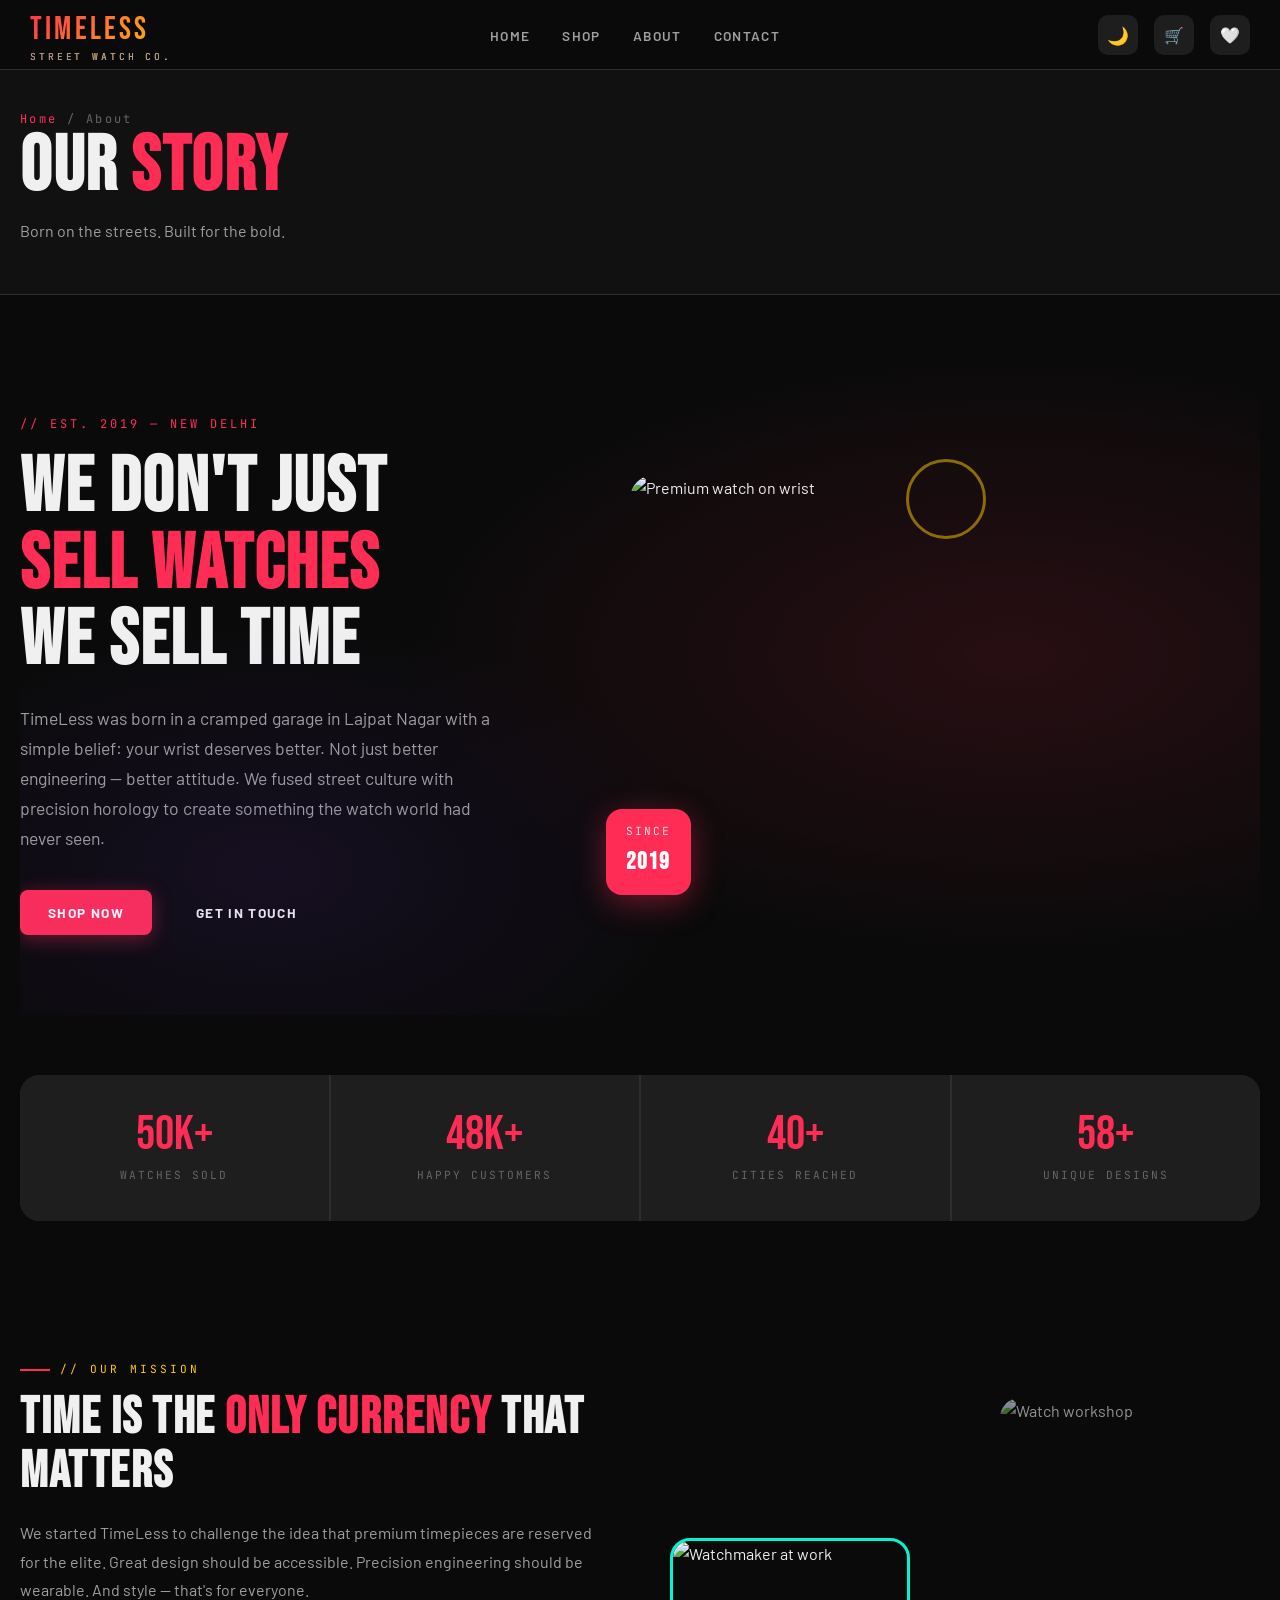
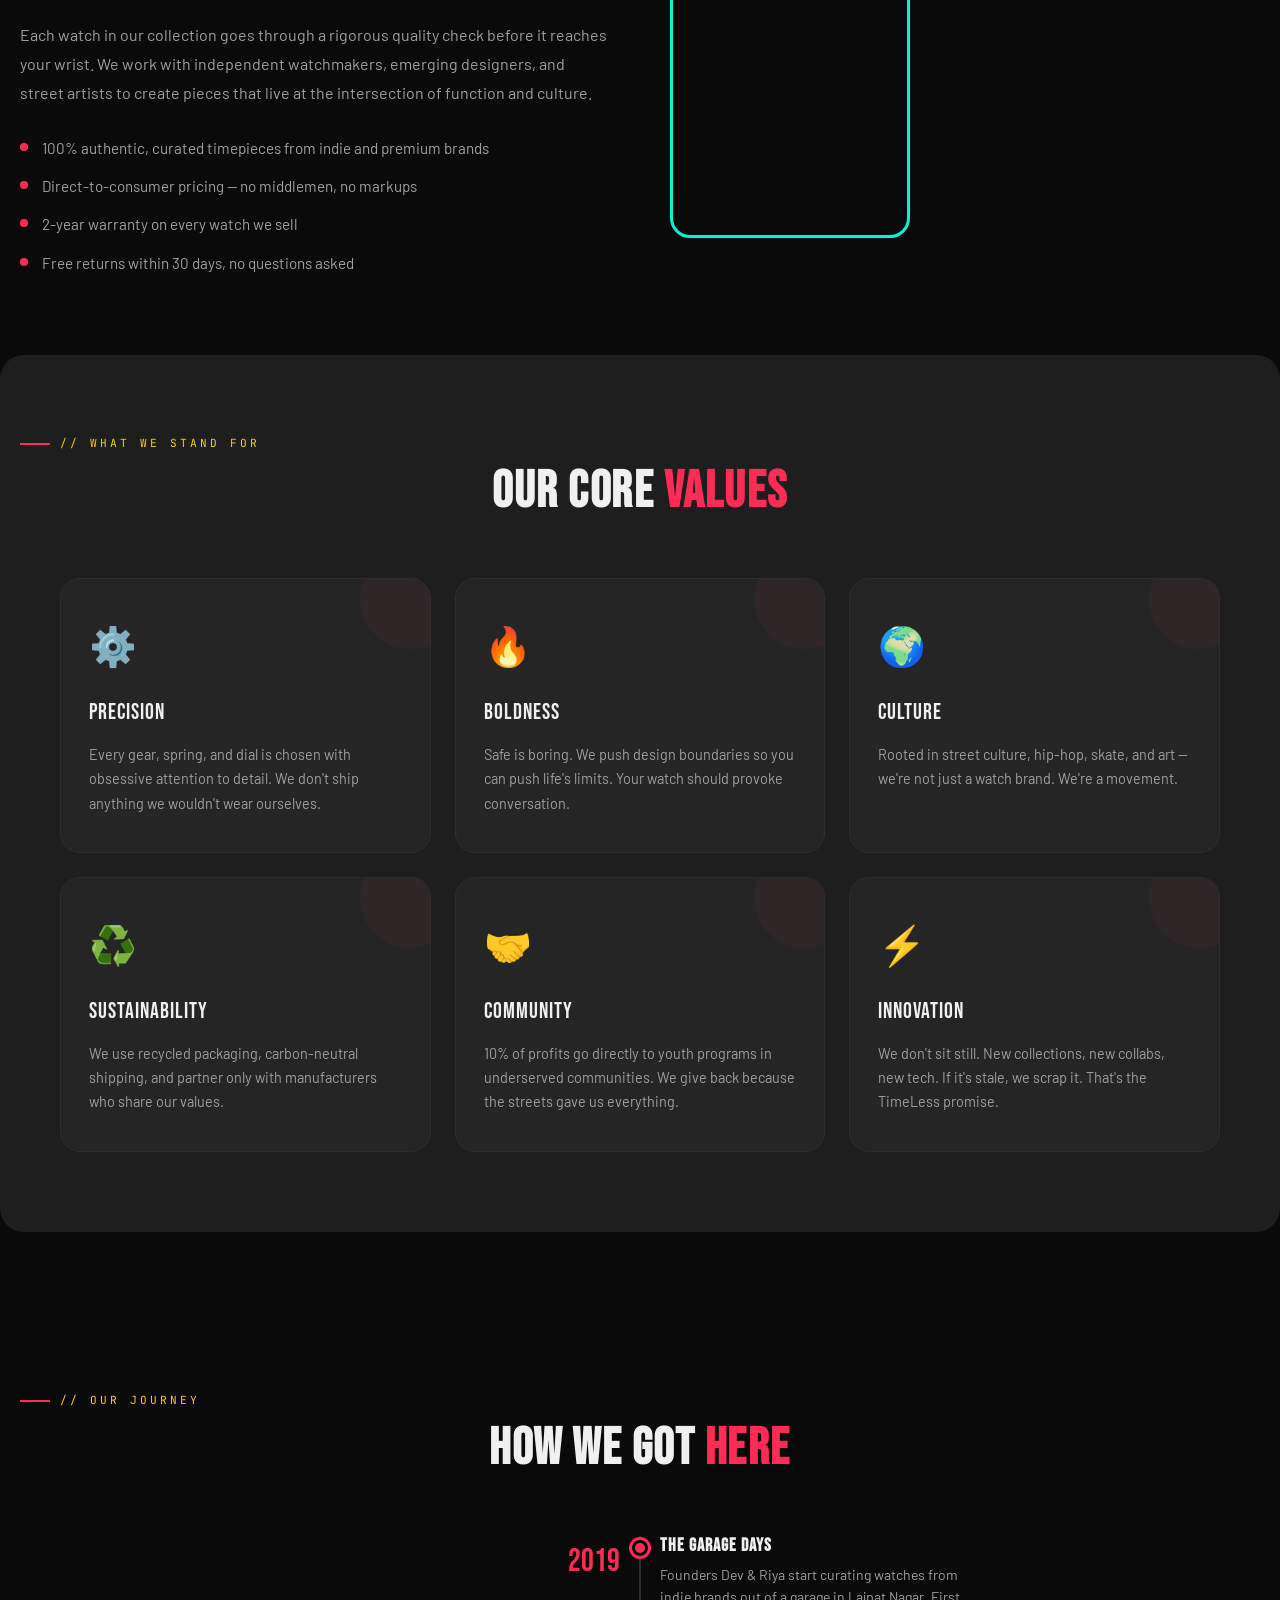
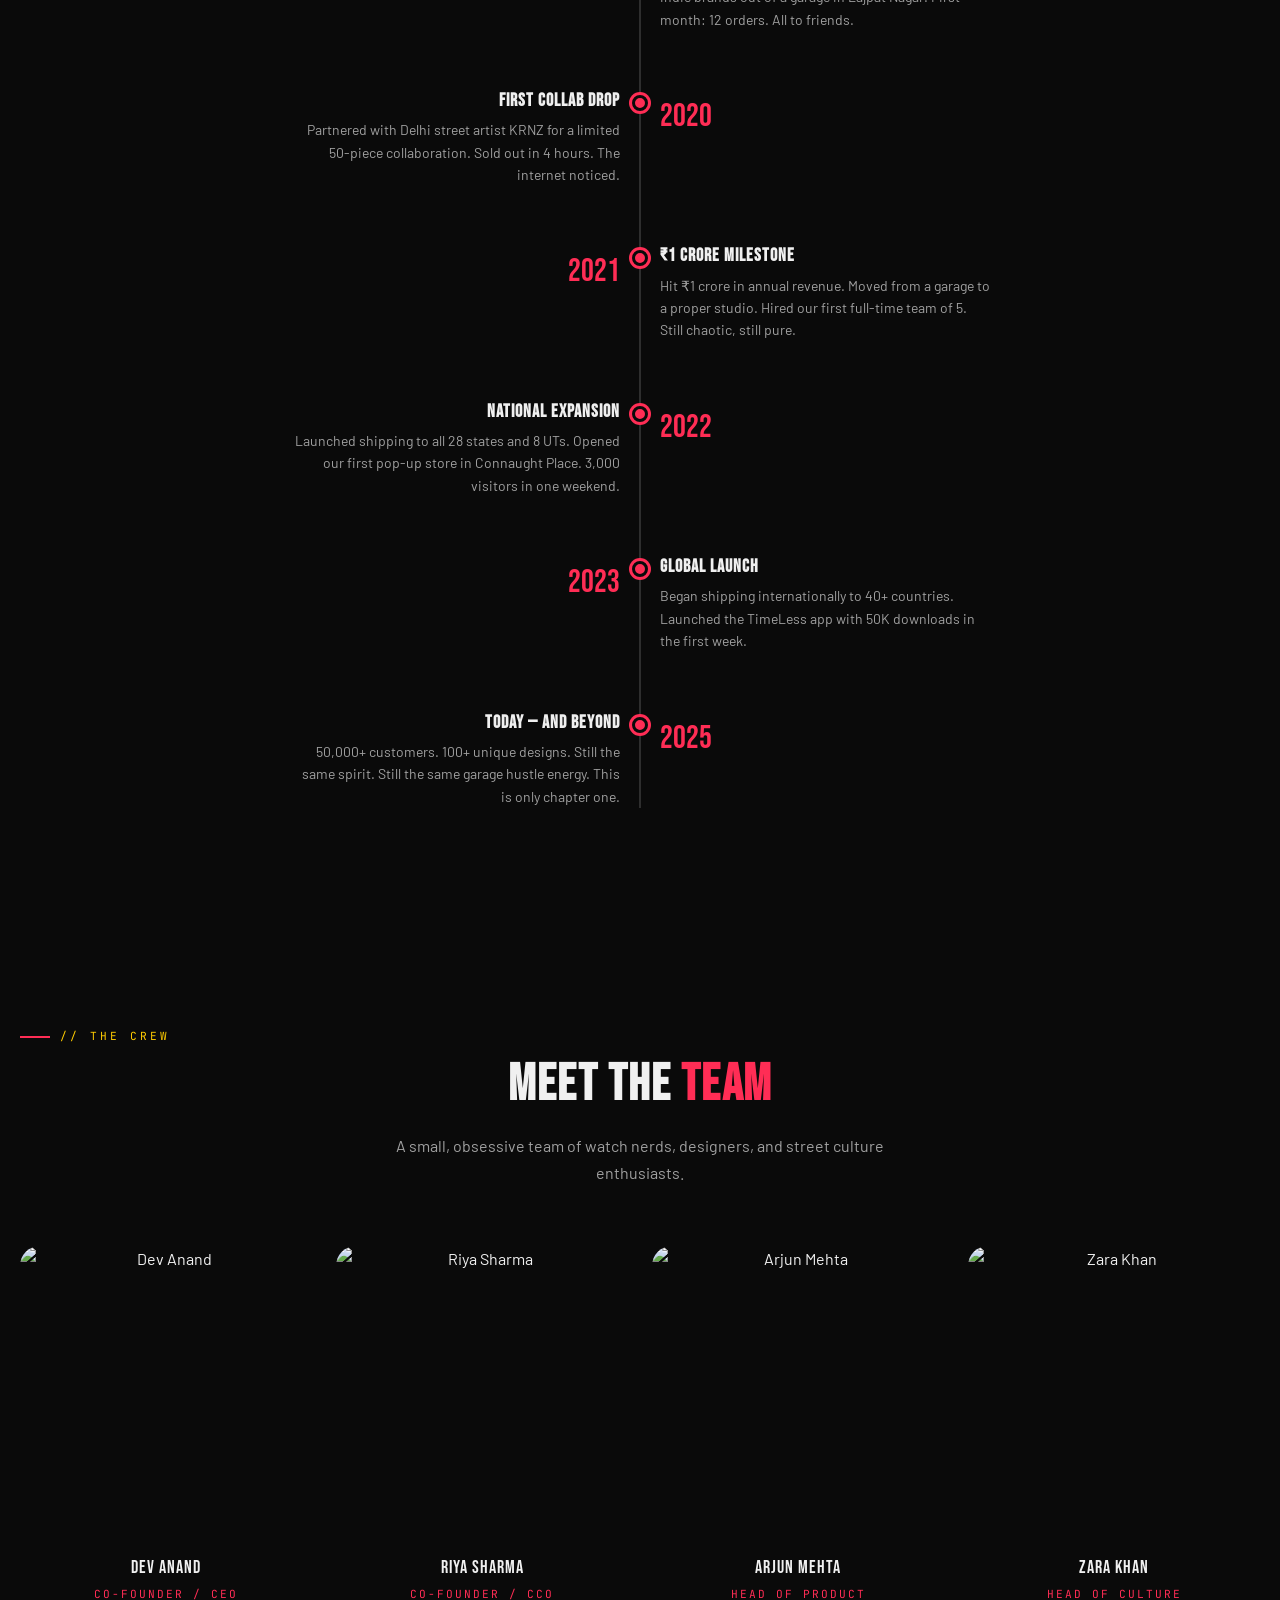
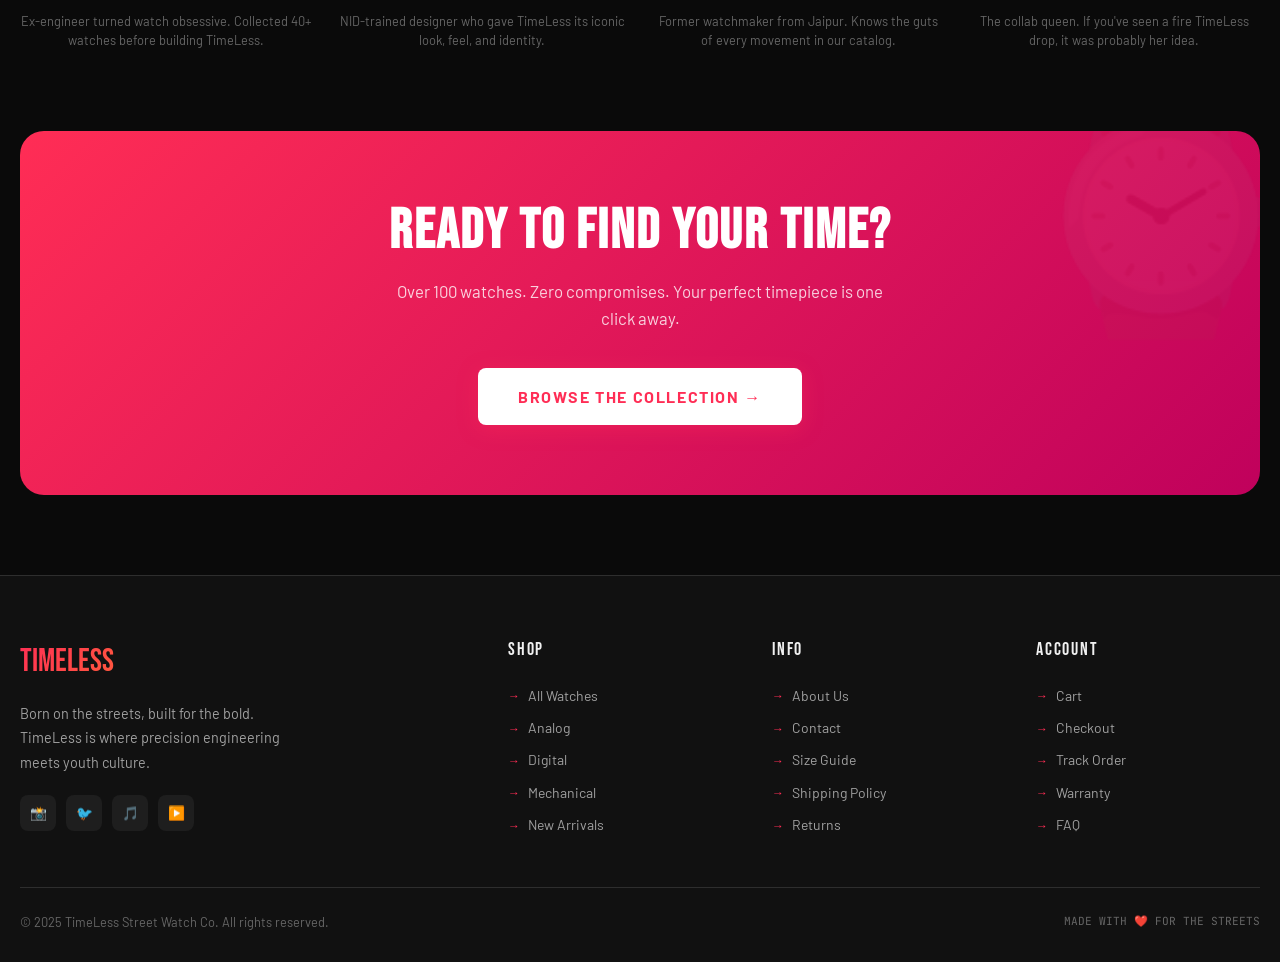
==== commit fc208a86: "Update navigation links to use absolute paths for consistency across pages" ====
--- a/pages/about.html
+++ b/pages/about.html
@@ -508,12 +508,12 @@
 <!-- ========== NAVBAR ========== -->
 <nav class="navbar">
   <div class="nav-inner">
-    <a href="../index.html" class="nav-logo">TIMELESS<span>STREET WATCH CO.</span></a>
+    <a href="/" class="nav-logo">TIMELESS<span>STREET WATCH CO.</span></a>
     <ul class="nav-links">
-      <li><a href="../index.html">Home</a></li>
-      <li><a href="shop.html">Shop</a></li>
-      <li><a href="about.html" class="active">About</a></li>
-      <li><a href="contact.html">Contact</a></li>
+      <li><a href="/">Home</a></li>
+      <li><a href="/pages/shop.html">Shop</a></li>
+      <li><a href="/pages/about.html" class="active">About</a></li>
+      <li><a href="/pages/contact.html">Contact</a></li>
     </ul>
     <div class="nav-actions">
       <button class="theme-toggle" id="themeToggle" title="Toggle theme">🌙</button>
@@ -525,17 +525,17 @@
 </nav>
 
 <div class="mobile-menu" id="mobileMenu">
-  <a href="../index.html">Home</a>
-  <a href="shop.html">Shop</a>
-  <a href="about.html">About</a>
-  <a href="contact.html">Contact</a>
-  <a href="cart.html">Cart 🛒</a>
+  <a href="/">Home</a>
+  <a href="/pages/shop.html">Shop</a>
+  <a href="/pages/about.html">About</a>
+  <a href="/pages/contact.html">Contact</a>
+  <a href="/pages/cart.html">Cart 🛒</a>
 </div>
 
 <!-- ========== PAGE HEADER ========== -->
 <header class="page-header">
   <div class="container">
-    <div class="page-breadcrumb"><a href="../index.html">Home</a> / About</div>
+    <div class="page-breadcrumb"><a href="/">Home</a> / About</div>
     <h1 class="page-title">OUR <span class="text-accent">STORY</span></h1>
     <p style="color:var(--text2);margin-top:12px">Born on the streets. Built for the bold.</p>
   </div>
